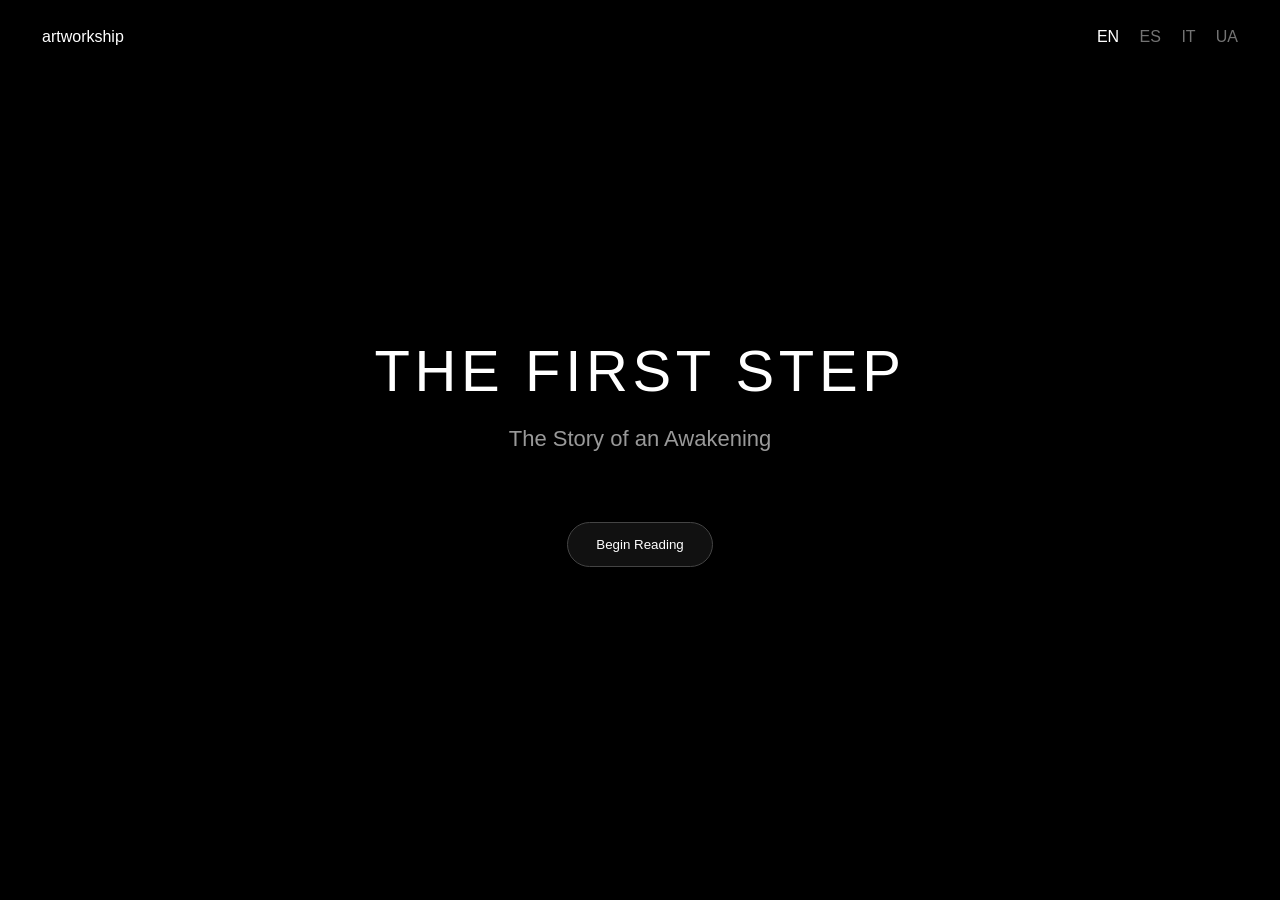
==== index.html @ d93d64f4 "Add files via upload" ====
<!doctype html>
<html lang="en">
<head>
<meta charset="utf-8">
<meta name="viewport" content="width=device-width,initial-scale=1">
<title>The First Step | artworkship</title>
<link rel="stylesheet" href="story.css">
</head>
<body>
<header>
<div class="brand">artworkship</div>
<nav><a class="active">EN</a> <a>ES</a> <a>IT</a> <a>UA</a></nav>
</header>

<main>
<section class="cover">
<h1>THE FIRST STEP</h1>
<p>The Story of an Awakening</p>
<button onclick="startBook()">Begin Reading</button>
</section>

<section id="book" class="hidden">
<article class="page">
<h2>Chapter 1</h2>
<p>Replace this text with your English Chapter 1.</p>
</article>
<div class="pager">
<button>← Previous</button>
<button>Next →</button>
</div>
</section>
</main>

<script>
function startBook(){
document.querySelector('.cover').style.display='none';
document.getElementById('book').classList.remove('hidden');
window.scrollTo({top:0,behavior:'smooth'});
}
</script>
</body>
</html>
---- story.css ----
body{margin:0;background:#000;color:#fff;font-family:-apple-system,BlinkMacSystemFont,'SF Pro Display',Inter,sans-serif}
header{display:flex;justify-content:space-between;align-items:center;padding:28px 42px}
nav a{color:#fff;opacity:.45;margin-left:16px;text-decoration:none}
nav a.active{opacity:1}
main{max-width:860px;margin:auto;padding:40px}
.cover{min-height:75vh;display:flex;flex-direction:column;justify-content:center;align-items:center}
h1{font-weight:300;font-size:58px;letter-spacing:.08em;margin:0}
.cover p{opacity:.6;font-size:22px}
button{margin-top:48px;padding:14px 28px;border:1px solid #444;background:#111;color:#fff;border-radius:999px}
.hidden{display:none}
.page{font-size:22px;line-height:1.9}
.pager{display:flex;justify-content:space-between;margin:80px 0}
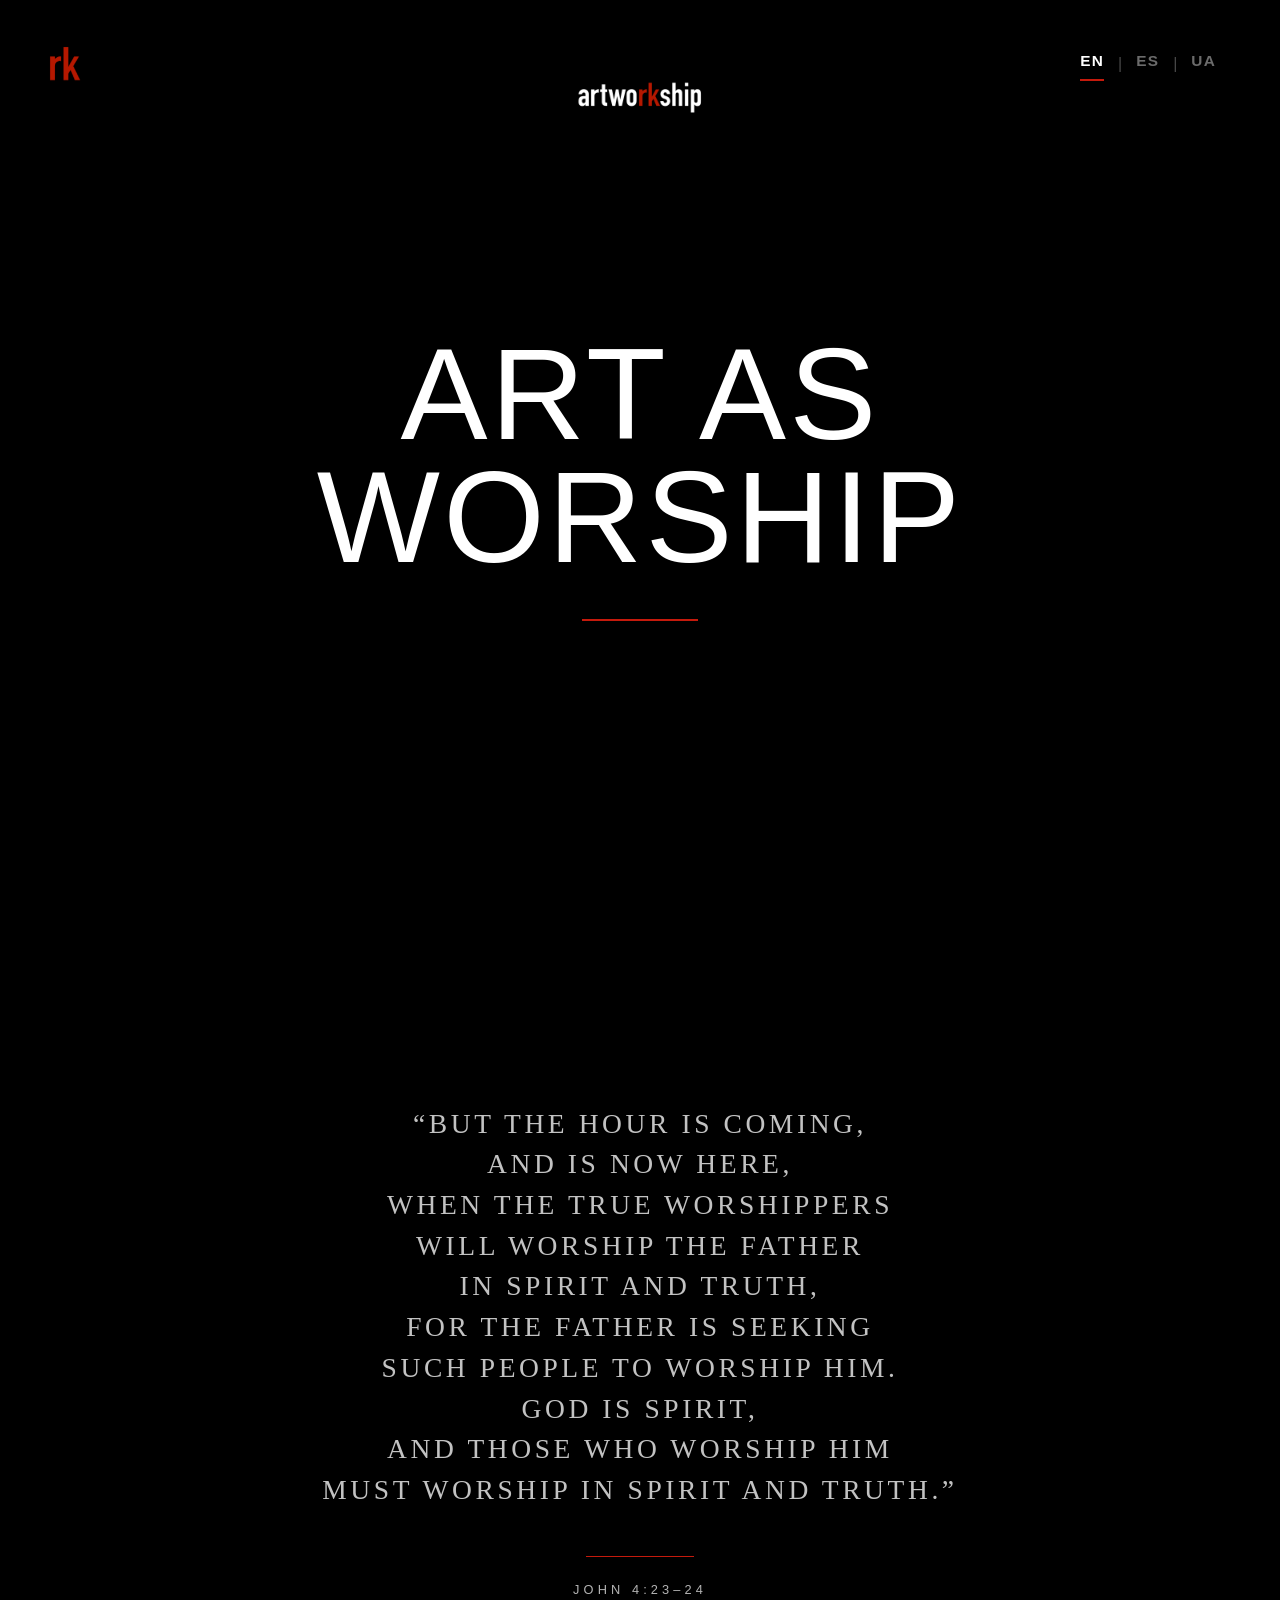
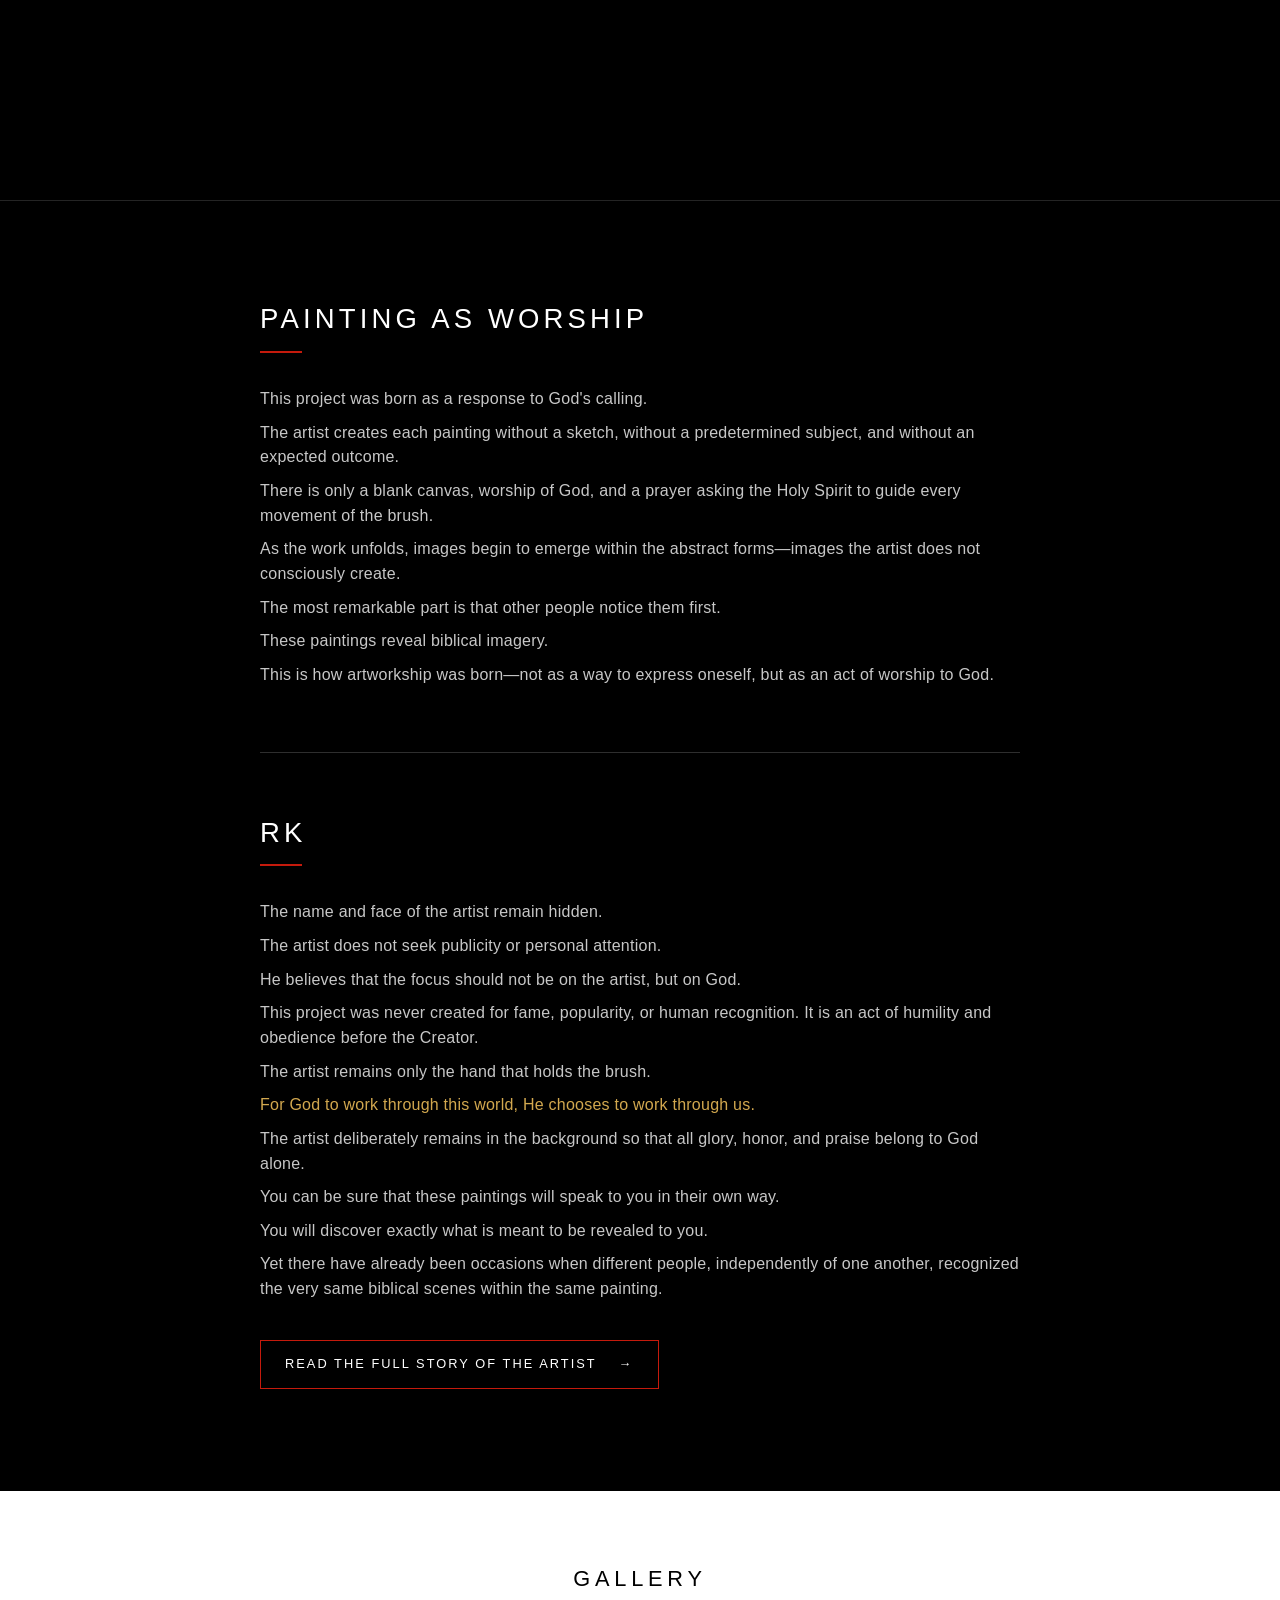
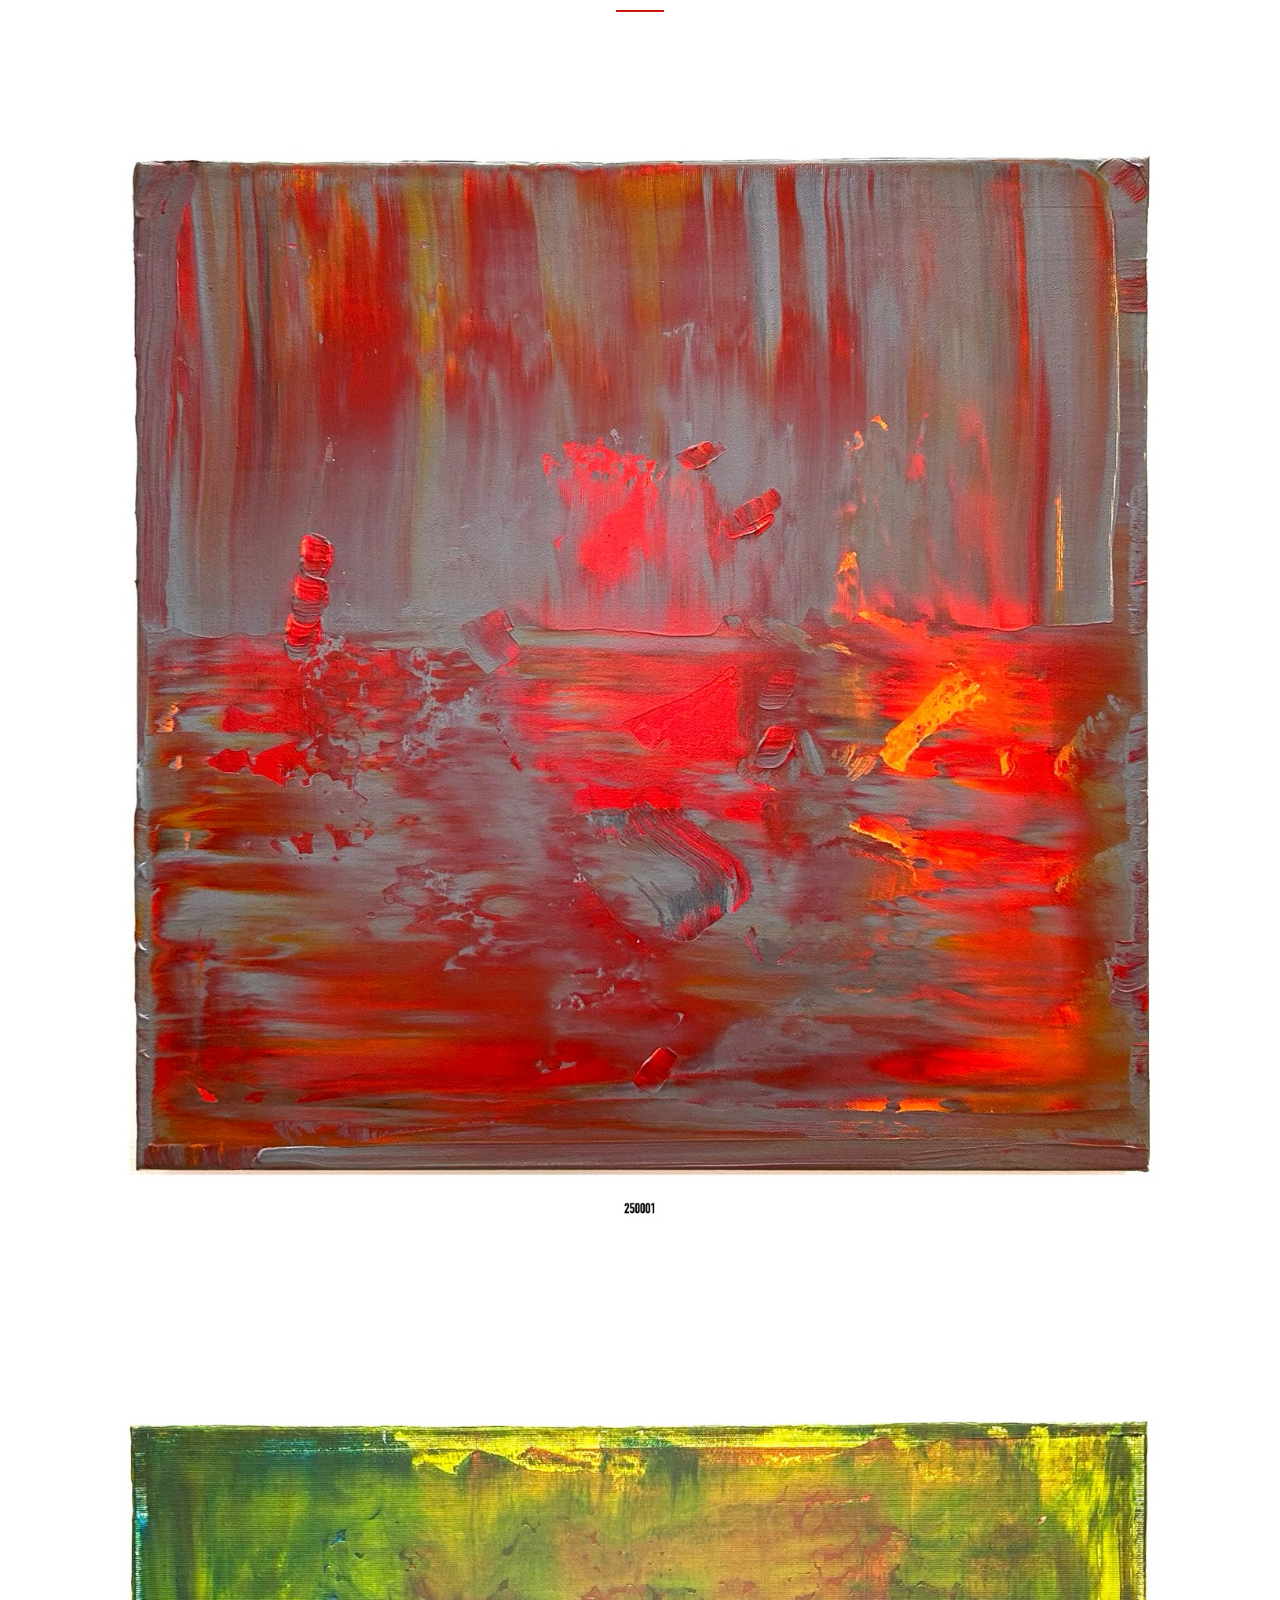
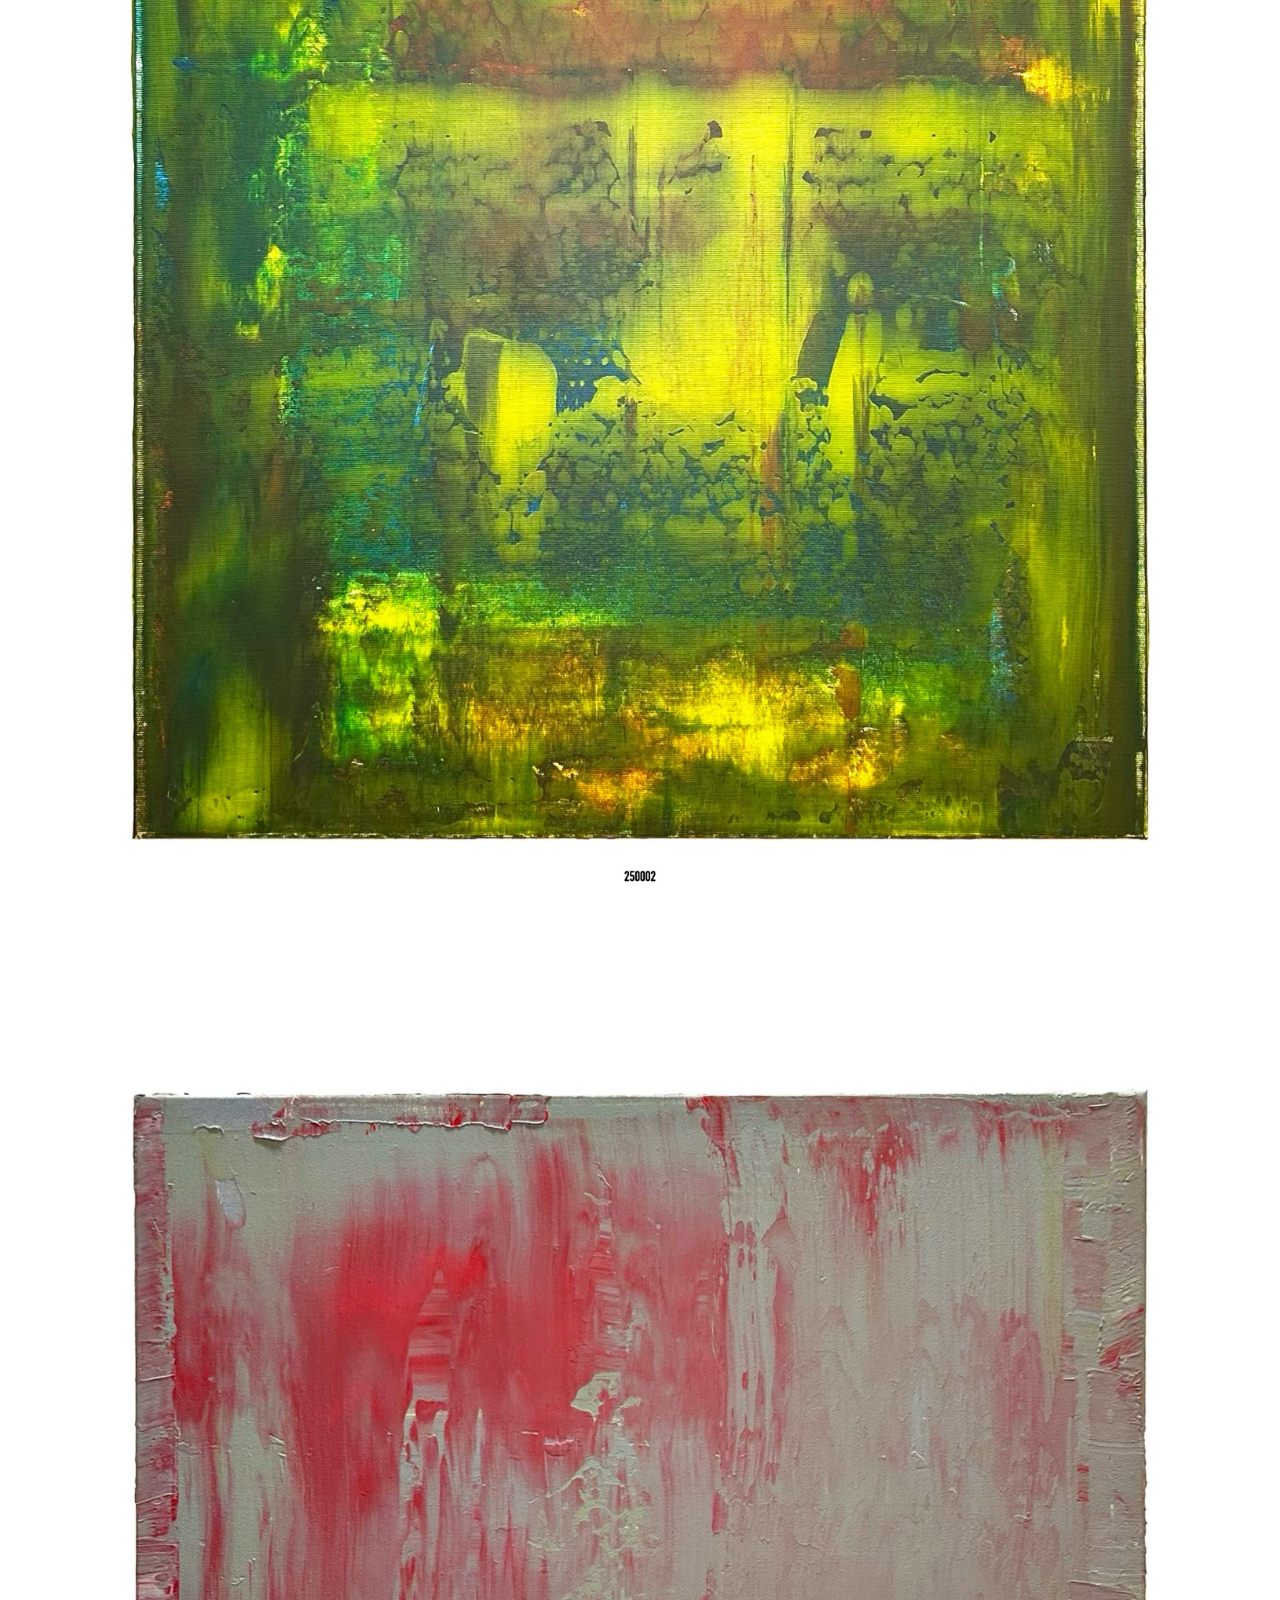
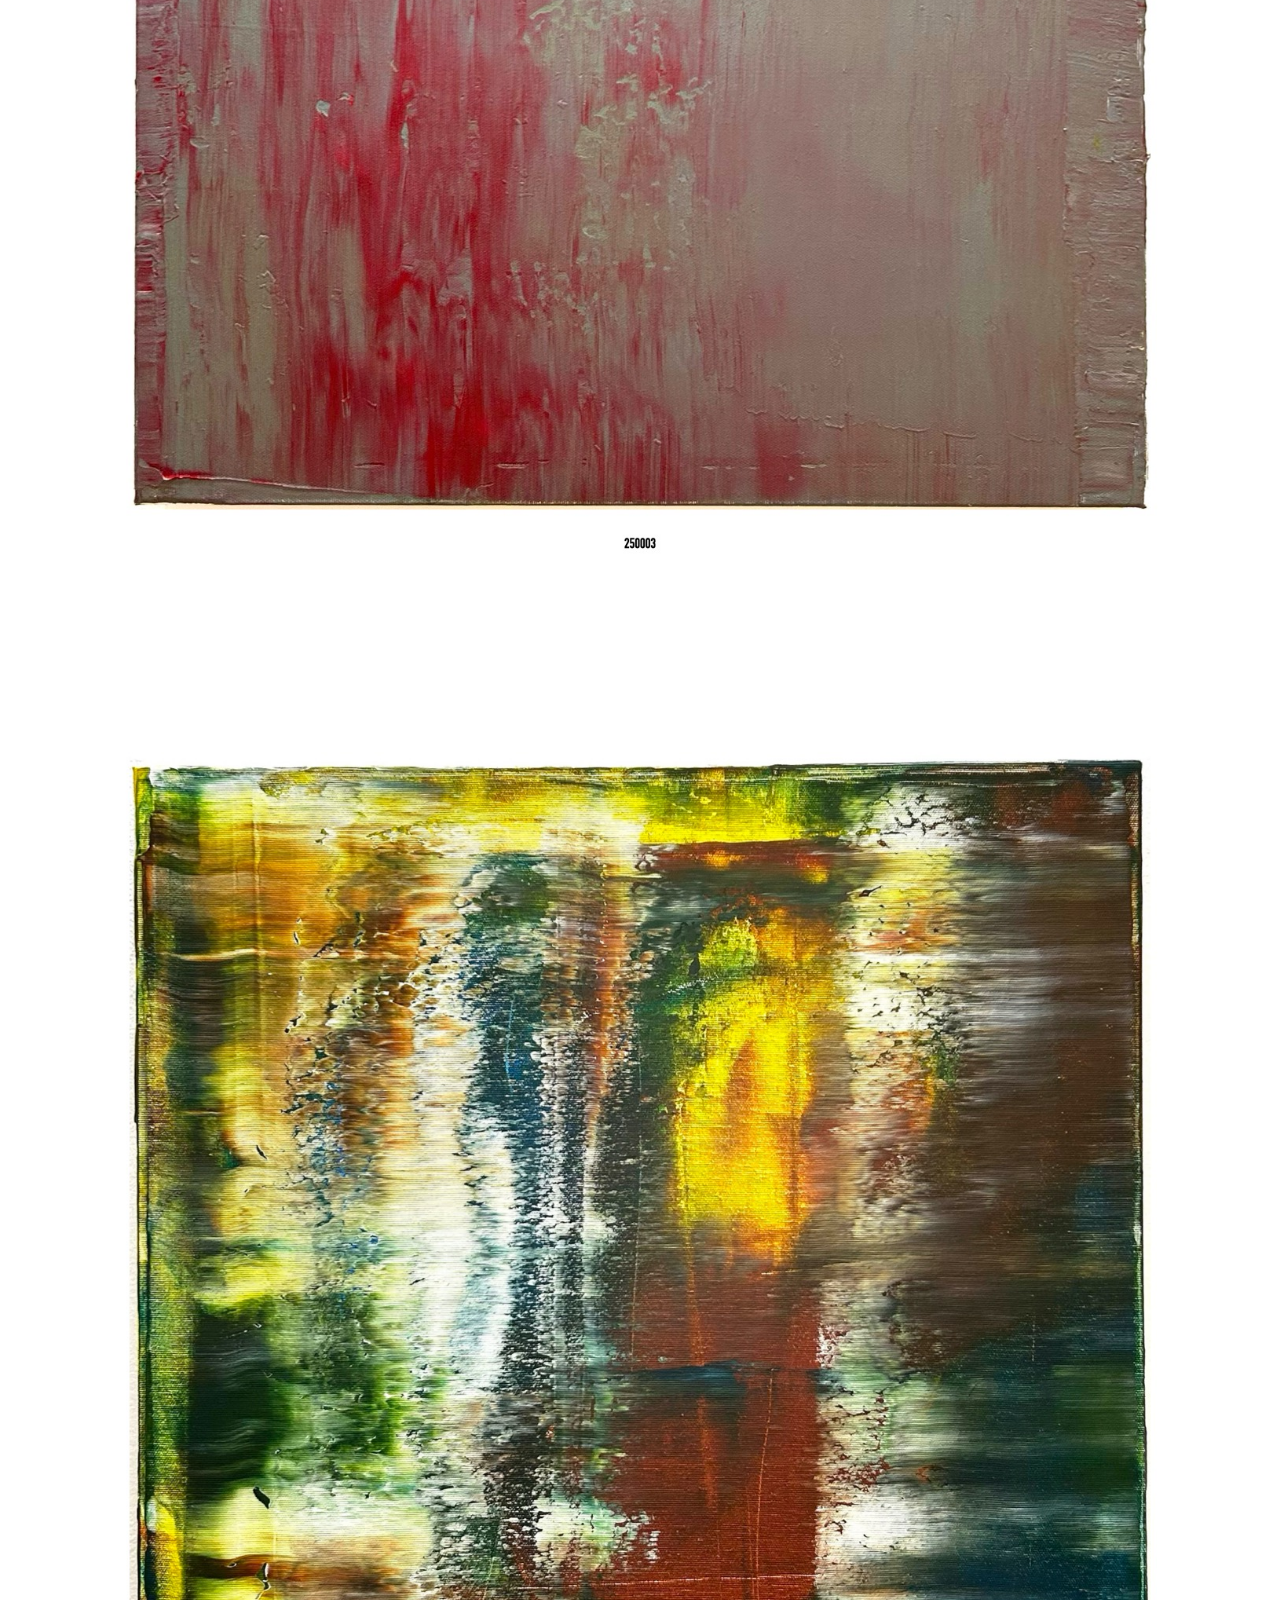
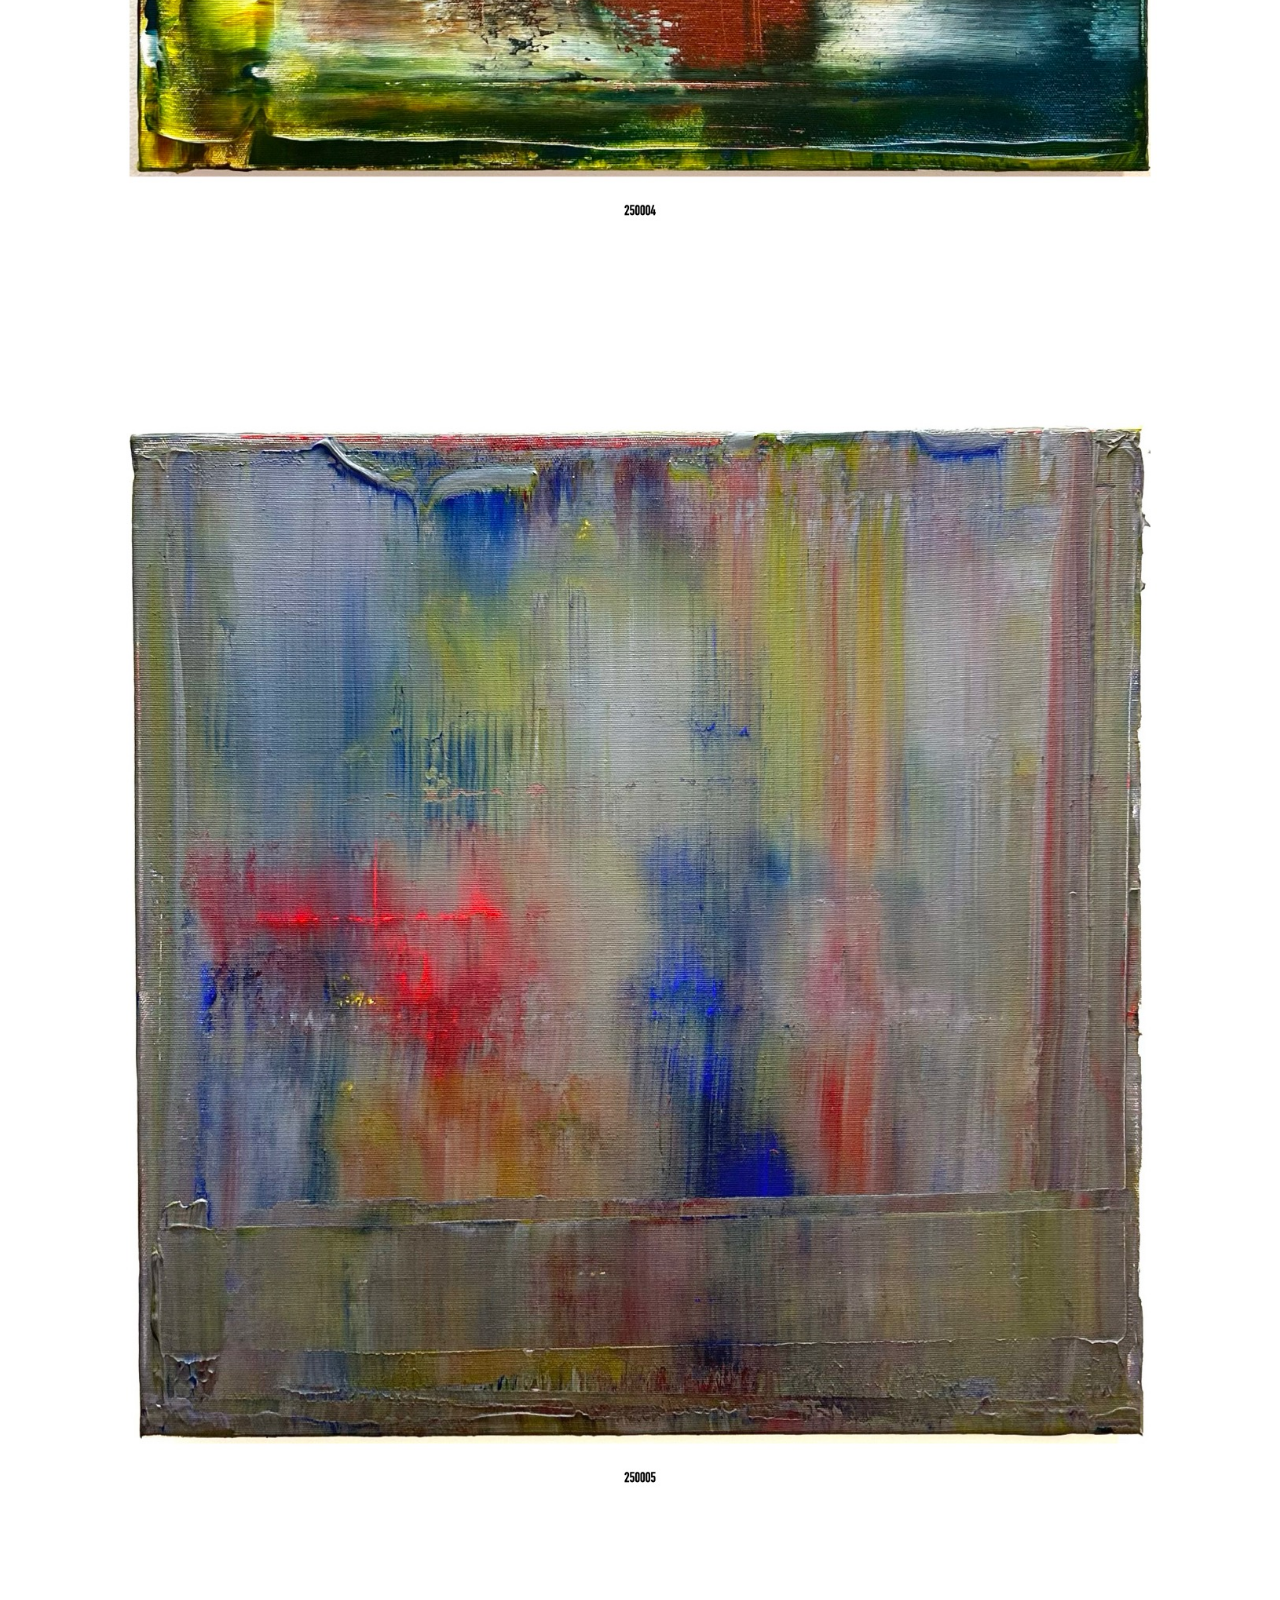
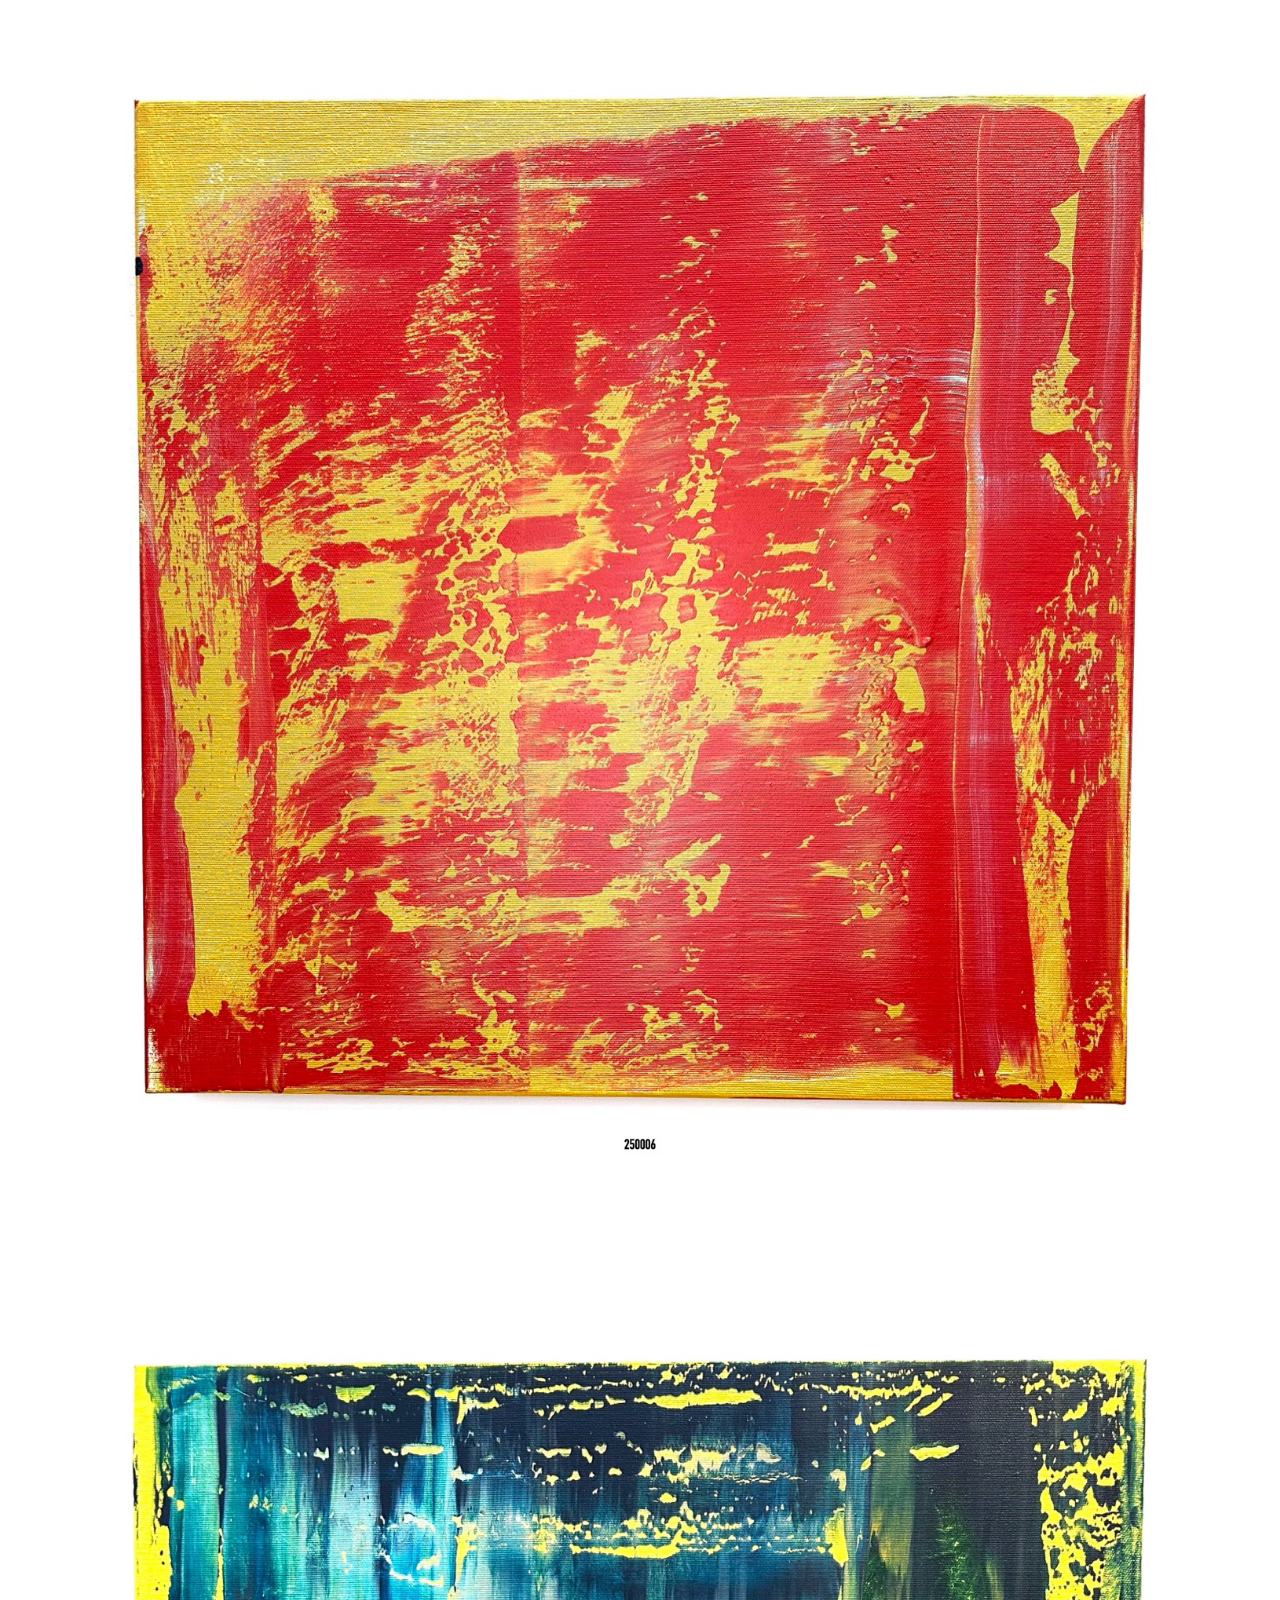
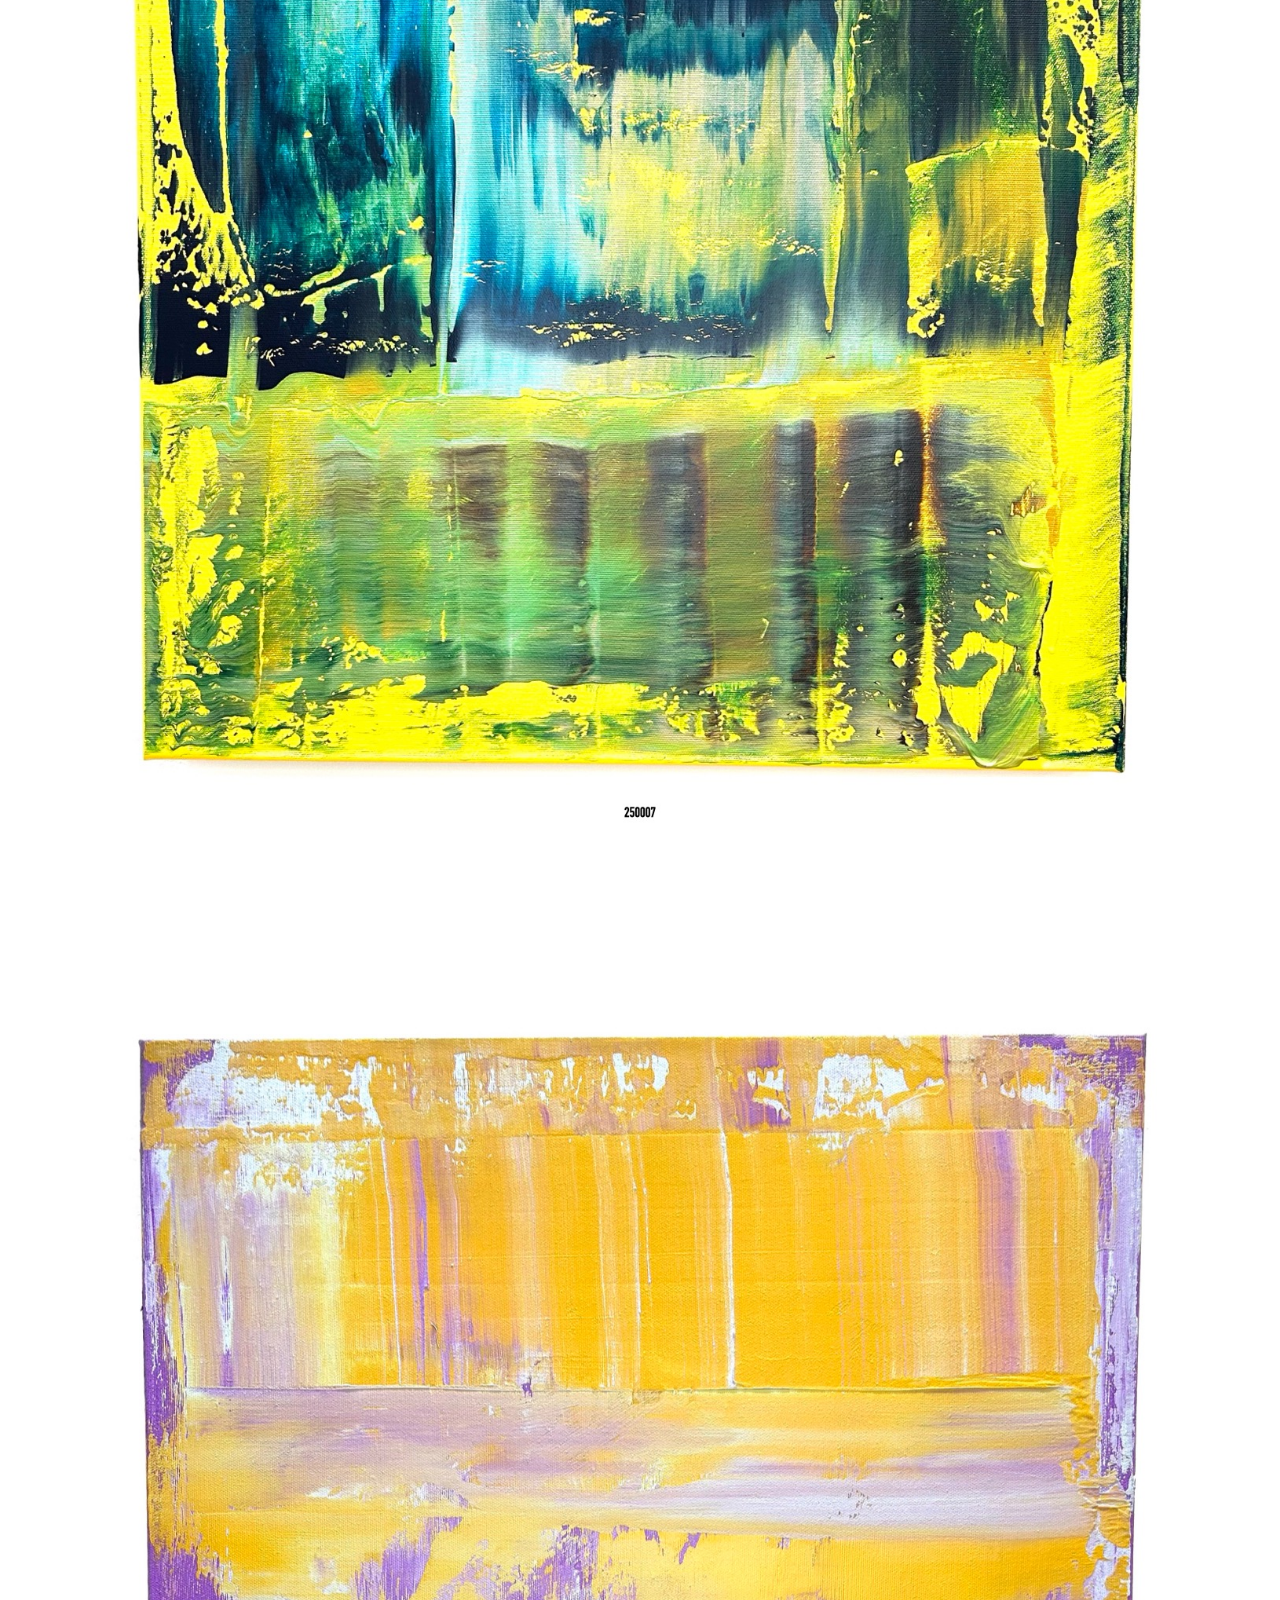
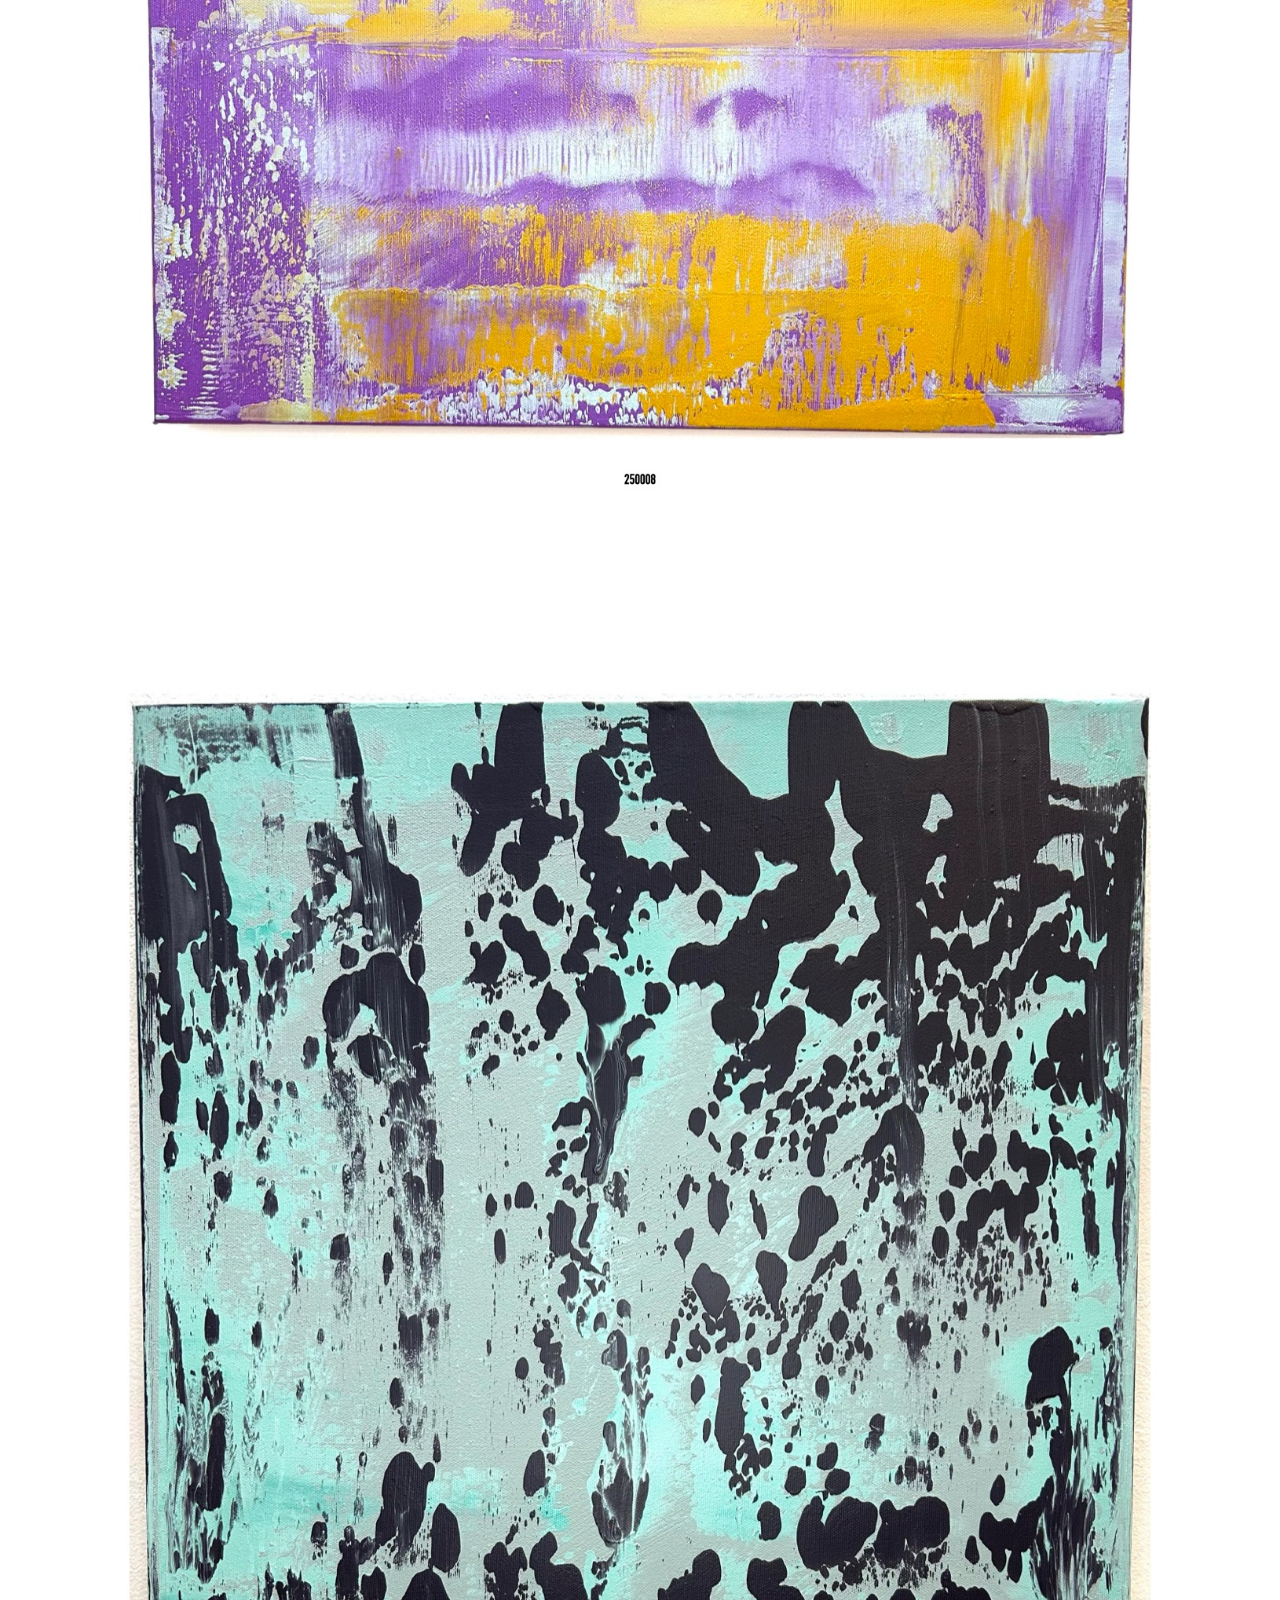
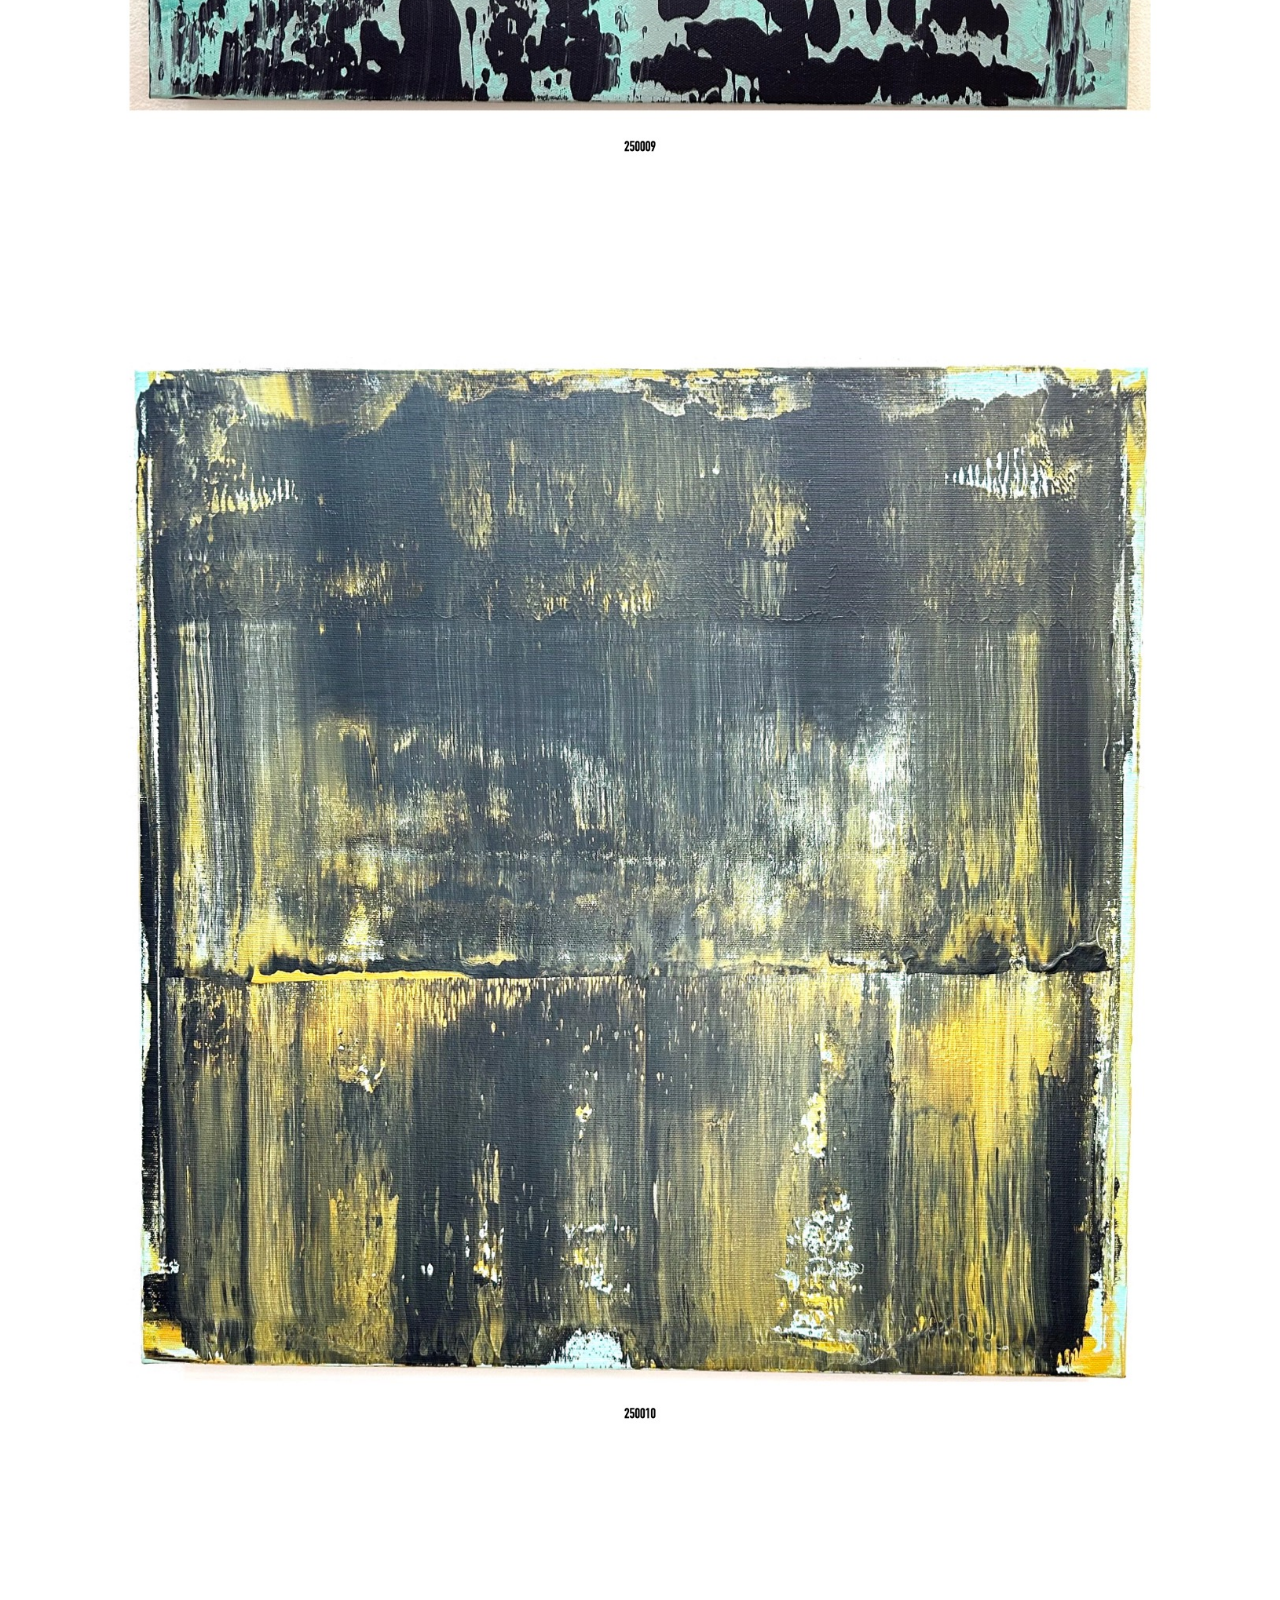
==== commit 6b58134a: "Add files via upload" ====
--- a/index.html
+++ b/index.html
@@ -1,42 +1,273 @@
 <!doctype html>
 <html lang="en">
 <head>
-<meta charset="utf-8">
-<meta name="viewport" content="width=device-width,initial-scale=1">
-<title>The First Step | artworkship</title>
-<link rel="stylesheet" href="story.css">
+  <meta charset="utf-8">
+  <meta name="viewport" content="width=device-width, initial-scale=1, viewport-fit=cover">
+  <meta name="theme-color" content="#000000">
+  <meta name="description" content="rk — art as worship. A collection of works numbered 250001–250029.">
+
+  <meta property="og:title" content="rk — Art as Worship">
+  <meta property="og:description" content="A collection of works by rk.">
+  <meta property="og:type" content="website">
+  <meta property="og:url" content="https://artworkship.com/">
+  <meta property="og:image" content="https://artworkship.com/assets/artworks/rk-250001.jpeg">
+  <meta property="og:image:alt" content="Artwork 250001 by rk">
+  <meta name="twitter:card" content="summary_large_image">
+  <meta name="twitter:title" content="rk — Art as Worship">
+  <meta name="twitter:description" content="A collection of works by rk.">
+  <meta name="twitter:image" content="https://artworkship.com/assets/artworks/rk-250001.jpeg">
+
+  <title>rk — Art as Worship</title>
+  <link rel="icon" type="image/png" href="assets/brand/rk-logo.png">
+  <link rel="apple-touch-icon" href="assets/brand/rk-logo.png">
+  <link rel="stylesheet" href="styles.css">
 </head>
 <body>
-<header>
-<div class="brand">artworkship</div>
-<nav><a class="active">EN</a> <a>ES</a> <a>IT</a> <a>UA</a></nav>
-</header>
-
-<main>
-<section class="cover">
-<h1>THE FIRST STEP</h1>
-<p>The Story of an Awakening</p>
-<button onclick="startBook()">Begin Reading</button>
-</section>
-
-<section id="book" class="hidden">
-<article class="page">
-<h2>Chapter 1</h2>
-<p>Replace this text with your English Chapter 1.</p>
-</article>
-<div class="pager">
-<button>← Previous</button>
-<button>Next →</button>
-</div>
-</section>
-</main>
-
-<script>
-function startBook(){
-document.querySelector('.cover').style.display='none';
-document.getElementById('book').classList.remove('hidden');
-window.scrollTo({top:0,behavior:'smooth'});
-}
-</script>
+  <header id="top" class="intro" aria-label="artworkship">
+    <a class="rk-home" href="#top" aria-label="Back to the top">
+      <img class="rk-logo" src="assets/brand/rk-logo-header.png" alt="rk">
+    </a>
+    <img class="hero-logo" src="assets/brand/artworkship-logo.png" alt="artworkship">
+
+    <nav class="language-switcher" aria-label="Language selector">
+      <button type="button" data-language="en" class="language-option is-active">EN</button>
+      <span aria-hidden="true">|</span>
+      <button type="button" data-language="es" class="language-option">ES</button>
+      <span aria-hidden="true">|</span>
+      <button type="button" data-language="uk" class="language-option">UA</button>
+    </nav>
+
+    <div class="hero-message">
+      <h1 class="tagline" data-tagline aria-live="polite">
+        <span>ART AS</span>
+        <span>WORSHIP</span>
+      </h1>
+      <span class="hero-accent" aria-hidden="true"></span>
+    </div>
+  </header>
+
+  <section class="scripture" aria-labelledby="scripture-reference">
+    <blockquote class="scripture-quote" data-scripture-quote>
+      <span>“BUT THE HOUR IS COMING,</span>
+      <span>AND IS NOW HERE,</span>
+      <span>WHEN THE TRUE WORSHIPPERS</span>
+      <span>WILL WORSHIP THE FATHER</span>
+      <span>IN SPIRIT AND TRUTH,</span>
+      <span>FOR THE FATHER IS SEEKING</span>
+      <span>SUCH PEOPLE TO WORSHIP HIM.</span>
+      <span>GOD IS SPIRIT,</span>
+      <span>AND THOSE WHO WORSHIP HIM</span>
+      <span>MUST WORSHIP IN SPIRIT AND TRUTH.”</span>
+    </blockquote>
+    <span class="scripture-accent" aria-hidden="true"></span>
+    <p class="scripture-reference" id="scripture-reference" data-scripture-reference>JOHN 4:23–24</p>
+  </section>
+
+  <section class="project-story" aria-labelledby="project-story-title">
+    <div class="project-story-inner">
+      <article class="story-block">
+        <h2 class="story-title" id="project-story-title" data-project-title>PAINTING AS WORSHIP</h2>
+        <div class="story-accent" aria-hidden="true"></div>
+        <div class="story-copy" data-project-copy>
+          <p>This project was born as a response to God's calling.</p>
+          <p>The artist creates each painting without a sketch, without a predetermined subject, and without an expected outcome.</p>
+          <p>There is only a blank canvas, worship of God, and a prayer asking the Holy Spirit to guide every movement of the brush.</p>
+          <p>As the work unfolds, images begin to emerge within the abstract forms—images the artist does not consciously create.</p>
+          <p>The most remarkable part is that other people notice them first.</p>
+          <p>These paintings reveal biblical imagery.</p>
+          <p>This is how artworkship was born—not as a way to express oneself, but as an act of worship to God.</p>
+        </div>
+      </article>
+
+      <div class="story-divider" aria-hidden="true"></div>
+
+      <article class="story-block">
+        <h2 class="story-title" data-author-title>RK</h2>
+        <div class="story-accent" aria-hidden="true"></div>
+        <div class="story-copy" data-author-copy>
+          <p>The name and face of the artist remain hidden.</p>
+          <p>The artist does not seek publicity or personal attention.</p>
+          <p>He believes that the focus should not be on the artist, but on God.</p>
+          <p>This project was never created for fame, popularity, or human recognition. It is an act of humility and obedience before the Creator.</p>
+          <p>The artist remains only the hand that holds the brush.</p>
+          <p class="story-highlight">For God to work through this world, He chooses to work through us.</p>
+          <p>The artist deliberately remains in the background so that all glory, honor, and praise belong to God alone.</p>
+          <p>You can be sure that these paintings will speak to you in their own way.</p>
+          <p>You will discover exactly what is meant to be revealed to you.</p>
+          <p>Yet there have already been occasions when different people, independently of one another, recognized the very same biblical scenes within the same painting.</p>
+        </div>
+        <a class="story-button" href="#" data-story-button aria-disabled="true">READ THE FULL STORY OF THE ARTIST <span aria-hidden="true">→</span></a>
+      </article>
+    </div>
+  </section>
+
+  <main class="gallery" aria-label="Works">
+    <h2 class="gallery-title" data-gallery-title>GALLERY</h2>
+    <figure class="work" data-number="250001">
+      <button class="work-button" type="button" aria-label="Open artwork 250001">
+        <img src="assets/artworks/rk-250001.jpeg" alt="Artwork 250001" loading="eager" decoding="async">
+      </button>
+    </figure>
+    <figure class="work" data-number="250002">
+      <button class="work-button" type="button" aria-label="Open artwork 250002">
+        <img src="assets/artworks/rk-250002.jpeg" alt="Artwork 250002" loading="lazy" decoding="async">
+      </button>
+    </figure>
+    <figure class="work" data-number="250003">
+      <button class="work-button" type="button" aria-label="Open artwork 250003">
+        <img src="assets/artworks/rk-250003.jpeg" alt="Artwork 250003" loading="lazy" decoding="async">
+      </button>
+    </figure>
+    <figure class="work" data-number="250004">
+      <button class="work-button" type="button" aria-label="Open artwork 250004">
+        <img src="assets/artworks/rk-250004.jpeg" alt="Artwork 250004" loading="lazy" decoding="async">
+      </button>
+    </figure>
+    <figure class="work" data-number="250005">
+      <button class="work-button" type="button" aria-label="Open artwork 250005">
+        <img src="assets/artworks/rk-250005.jpeg" alt="Artwork 250005" loading="lazy" decoding="async">
+      </button>
+    </figure>
+    <figure class="work" data-number="250006">
+      <button class="work-button" type="button" aria-label="Open artwork 250006">
+        <img src="assets/artworks/rk-250006.jpeg" alt="Artwork 250006" loading="lazy" decoding="async">
+      </button>
+    </figure>
+    <figure class="work" data-number="250007">
+      <button class="work-button" type="button" aria-label="Open artwork 250007">
+        <img src="assets/artworks/rk-250007.jpeg" alt="Artwork 250007" loading="lazy" decoding="async">
+      </button>
+    </figure>
+    <figure class="work" data-number="250008">
+      <button class="work-button" type="button" aria-label="Open artwork 250008">
+        <img src="assets/artworks/rk-250008.jpeg" alt="Artwork 250008" loading="lazy" decoding="async">
+      </button>
+    </figure>
+    <figure class="work" data-number="250009">
+      <button class="work-button" type="button" aria-label="Open artwork 250009">
+        <img src="assets/artworks/rk-250009.jpeg" alt="Artwork 250009" loading="lazy" decoding="async">
+      </button>
+    </figure>
+    <figure class="work" data-number="250010">
+      <button class="work-button" type="button" aria-label="Open artwork 250010">
+        <img src="assets/artworks/rk-250010.jpeg" alt="Artwork 250010" loading="lazy" decoding="async">
+      </button>
+    </figure>
+    <figure class="work" data-number="250011">
+      <button class="work-button" type="button" aria-label="Open artwork 250011">
+        <img src="assets/artworks/rk-250011.jpeg" alt="Artwork 250011" loading="lazy" decoding="async">
+      </button>
+    </figure>
+    <figure class="work" data-number="250012">
+      <button class="work-button" type="button" aria-label="Open artwork 250012">
+        <img src="assets/artworks/rk-250012.jpeg" alt="Artwork 250012" loading="lazy" decoding="async">
+      </button>
+    </figure>
+    <figure class="work" data-number="250013">
+      <button class="work-button" type="button" aria-label="Open artwork 250013">
+        <img src="assets/artworks/rk-250013.jpeg" alt="Artwork 250013" loading="lazy" decoding="async">
+      </button>
+    </figure>
+    <figure class="work" data-number="250014">
+      <button class="work-button" type="button" aria-label="Open artwork 250014">
+        <img src="assets/artworks/rk-250014.jpeg" alt="Artwork 250014" loading="lazy" decoding="async">
+      </button>
+    </figure>
+    <figure class="work" data-number="250015">
+      <button class="work-button" type="button" aria-label="Open artwork 250015">
+        <img src="assets/artworks/rk-250015.jpeg" alt="Artwork 250015" loading="lazy" decoding="async">
+      </button>
+    </figure>
+    <figure class="work" data-number="250016">
+      <button class="work-button" type="button" aria-label="Open artwork 250016">
+        <img src="assets/artworks/rk-250016.jpeg" alt="Artwork 250016" loading="lazy" decoding="async">
+      </button>
+    </figure>
+    <figure class="work" data-number="250017">
+      <button class="work-button" type="button" aria-label="Open artwork 250017">
+        <img src="assets/artworks/rk-250017.jpeg" alt="Artwork 250017" loading="lazy" decoding="async">
+      </button>
+    </figure>
+    <figure class="work" data-number="250018">
+      <button class="work-button" type="button" aria-label="Open artwork 250018">
+        <img src="assets/artworks/rk-250018.jpeg" alt="Artwork 250018" loading="lazy" decoding="async">
+      </button>
+    </figure>
+    <figure class="work" data-number="250019">
+      <button class="work-button" type="button" aria-label="Open artwork 250019">
+        <img src="assets/artworks/rk-250019.jpeg" alt="Artwork 250019" loading="lazy" decoding="async">
+      </button>
+    </figure>
+    <figure class="work" data-number="250020">
+      <button class="work-button" type="button" aria-label="Open artwork 250020">
+        <img src="assets/artworks/rk-250020.jpeg" alt="Artwork 250020" loading="lazy" decoding="async">
+      </button>
+    </figure>
+    <figure class="work" data-number="250021">
+      <button class="work-button" type="button" aria-label="Open artwork 250021">
+        <img src="assets/artworks/rk-250021.jpeg" alt="Artwork 250021" loading="lazy" decoding="async">
+      </button>
+    </figure>
+    <figure class="work" data-number="250022">
+      <button class="work-button" type="button" aria-label="Open artwork 250022">
+        <img src="assets/artworks/rk-250022.jpeg" alt="Artwork 250022" loading="lazy" decoding="async">
+      </button>
+    </figure>
+    <figure class="work" data-number="250023">
+      <button class="work-button" type="button" aria-label="Open artwork 250023">
+        <img src="assets/artworks/rk-250023.jpeg" alt="Artwork 250023" loading="lazy" decoding="async">
+      </button>
+    </figure>
+    <figure class="work" data-number="250024">
+      <button class="work-button" type="button" aria-label="Open artwork 250024">
+        <img src="assets/artworks/rk-250024.jpeg" alt="Artwork 250024" loading="lazy" decoding="async">
+      </button>
+    </figure>
+    <figure class="work" data-number="250025">
+      <button class="work-button" type="button" aria-label="Open artwork 250025">
+        <img src="assets/artworks/rk-250025.jpeg" alt="Artwork 250025" loading="lazy" decoding="async">
+      </button>
+    </figure>
+    <figure class="work" data-number="250026">
+      <button class="work-button" type="button" aria-label="Open artwork 250026">
+        <img src="assets/artworks/rk-250026.jpeg" alt="Artwork 250026" loading="lazy" decoding="async">
+      </button>
+    </figure>
+    <figure class="work" data-number="250027">
+      <button class="work-button" type="button" aria-label="Open artwork 250027">
+        <img src="assets/artworks/rk-250027.jpeg" alt="Artwork 250027" loading="lazy" decoding="async">
+      </button>
+    </figure>
+    <figure class="work" data-number="250028">
+      <button class="work-button" type="button" aria-label="Open artwork 250028">
+        <img src="assets/artworks/rk-250028.jpeg" alt="Artwork 250028" loading="lazy" decoding="async">
+      </button>
+    </figure>
+    <figure class="work" data-number="250029">
+      <button class="work-button" type="button" aria-label="Open artwork 250029">
+        <img src="assets/artworks/rk-250029.jpeg" alt="Artwork 250029" loading="lazy" decoding="async">
+      </button>
+    </figure>
+  </main>
+
+  <footer class="footer" aria-label="rk">
+    <img src="assets/brand/rk-logo.png" alt="rk">
+    <p class="footer-contact">
+      <span data-footer-copy></span>
+      <a href="mailto:rtwrkshp@gmail.com">rtwrkshp@gmail.com</a>
+    </p>
+  </footer>
+
+  <dialog class="viewer" aria-label="Artwork viewer">
+    <button class="viewer-close" type="button" aria-label="Close">×</button>
+    <button class="viewer-prev" type="button" aria-label="Previous artwork">‹</button>
+    <figure>
+      <img class="viewer-image" alt="">
+      <figcaption class="viewer-number"></figcaption>
+    </figure>
+    <button class="viewer-next" type="button" aria-label="Next artwork">›</button>
+  </dialog>
+
+  <script src="script.js"></script>
 </body>
-</html>+</html>
--- a/styles.css
+++ b/styles.css
@@ -0,0 +1,602 @@
+:root {
+  --black: #000;
+  --white: #fff;
+}
+
+* {
+  box-sizing: border-box;
+}
+
+html {
+  background: var(--white);
+  scroll-behavior: smooth;
+}
+
+body {
+  margin: 0;
+  background: var(--white);
+  color: var(--black);
+  font-family: Arial, Helvetica, sans-serif;
+}
+
+button {
+  font: inherit;
+}
+
+.intro {
+  position: relative;
+  min-height: 100svh;
+  display: grid;
+  place-items: center;
+  overflow: hidden;
+  padding: 0 clamp(20px, 5vw, 82px);
+  background: var(--black);
+}
+
+.hero-logo {
+  position: absolute;
+  top: clamp(28px, 5vh, 58px);
+  left: 50%;
+  transform: translateX(-50%);
+  display: block;
+  width: clamp(150px, 15vw, 245px);
+  height: auto;
+}
+
+.language-switcher {
+  position: absolute;
+  top: clamp(32px, 5.2vh, 62px);
+  right: clamp(22px, 5vw, 78px);
+  display: flex;
+  align-items: center;
+  gap: 14px;
+  color: rgba(255, 255, 255, 0.28);
+}
+
+.language-option {
+  position: relative;
+  border: 0;
+  padding: 5px 0 11px;
+  background: transparent;
+  color: rgba(255, 255, 255, 0.42);
+  cursor: pointer;
+  font-size: clamp(12px, 1.2vw, 17px);
+  font-weight: 600;
+  letter-spacing: 0.08em;
+}
+
+.language-option::after {
+  content: "";
+  position: absolute;
+  left: 0;
+  right: 0;
+  bottom: 0;
+  height: 2px;
+  background: #c51a0c;
+  transform: scaleX(0);
+  transition: transform 180ms ease;
+}
+
+.language-option:hover,
+.language-option:focus-visible,
+.language-option.is-active {
+  color: var(--white);
+  outline: none;
+}
+
+.language-option.is-active::after {
+  transform: scaleX(1);
+}
+
+.hero-message {
+  width: min(92vw, 1120px);
+  display: grid;
+  justify-items: center;
+  gap: clamp(26px, 4.5vh, 50px);
+  transform: translateY(3vh);
+}
+
+.tagline {
+  margin: 0;
+  color: var(--white);
+  text-align: center;
+  text-transform: uppercase;
+  font-size: clamp(56px, 10.2vw, 166px);
+  font-weight: 500;
+  line-height: 0.94;
+  letter-spacing: 0.025em;
+}
+
+.tagline span {
+  display: block;
+}
+
+
+html[lang="es"] .tagline {
+  font-size: clamp(44px, 7.6vw, 122px);
+  line-height: 0.98;
+  letter-spacing: 0.018em;
+}
+
+html[lang="uk"] .tagline {
+  font-size: clamp(40px, 6.9vw, 108px);
+  line-height: 1;
+  letter-spacing: 0.012em;
+}
+
+.hero-accent {
+  width: clamp(72px, 9vw, 138px);
+  height: 2px;
+  background: #c51a0c;
+}
+
+/* Scripture section: isolated styles so the existing hero and gallery remain unchanged. */
+.scripture {
+  min-height: 100svh;
+  padding: clamp(72px, 10vh, 132px) clamp(20px, 5vw, 80px);
+  display: flex;
+  flex-direction: column;
+  align-items: center;
+  justify-content: center;
+  background: var(--black);
+  color: rgba(255, 255, 255, 0.76);
+  text-align: center;
+}
+
+.scripture-quote {
+  width: min(100%, 900px);
+  margin: 0;
+  font-family: Georgia, "Times New Roman", Times, serif;
+  font-size: clamp(19px, 2.15vw, 34px);
+  font-weight: 400;
+  line-height: 1.48;
+  letter-spacing: 0.13em;
+  text-transform: uppercase;
+}
+
+.scripture-quote span {
+  display: block;
+}
+
+.scripture-accent {
+  width: clamp(72px, 9vw, 108px);
+  height: 1px;
+  margin-top: clamp(32px, 5vh, 54px);
+  background: #c51a0c;
+}
+
+.scripture-reference {
+  margin: clamp(22px, 3vh, 34px) 0 0;
+  color: rgba(255, 255, 255, 0.7);
+  font-size: clamp(11px, 1vw, 15px);
+  font-weight: 400;
+  line-height: 1;
+  letter-spacing: 0.32em;
+  text-transform: uppercase;
+}
+
+.gallery-title {
+  position: relative;
+  margin: 0 0 clamp(38px, 5vw, 68px);
+  padding-bottom: 22px;
+  color: var(--black);
+  text-align: center;
+  font-size: clamp(17px, 1.7vw, 25px);
+  font-weight: 400;
+  line-height: 1;
+  letter-spacing: 0.22em;
+  text-transform: uppercase;
+}
+
+.gallery-title::after {
+  content: "";
+  position: absolute;
+  left: 50%;
+  bottom: 0;
+  width: 48px;
+  height: 2px;
+  background: #c51a0c;
+  transform: translateX(-50%);
+}
+
+.gallery {
+  width: min(100%, 1500px);
+  margin: 0 auto;
+  padding: clamp(42px, 6vw, 90px) clamp(14px, 4vw, 58px);
+}
+
+.work {
+  margin: 0 0 clamp(48px, 7vw, 100px);
+}
+
+.work:last-child {
+  margin-bottom: 0;
+}
+
+.work-button {
+  display: block;
+  width: 100%;
+  margin: 0;
+  padding: 0;
+  border: 0;
+  background: transparent;
+  cursor: zoom-in;
+}
+
+.work img {
+  display: block;
+  width: 100%;
+  height: auto;
+}
+
+.footer {
+  min-height: 42svh;
+  display: flex;
+  flex-direction: column;
+  align-items: center;
+  justify-content: center;
+  gap: clamp(10px, 1.8vh, 20px);
+  overflow: hidden;
+  padding: clamp(28px, 5vh, 56px) 20px;
+  background: var(--black);
+}
+
+.footer img {
+  width: min(58vw, 740px);
+  max-height: 31svh;
+  object-fit: cover;
+  object-position: center;
+}
+
+.footer-contact {
+  margin: 0;
+  color: rgba(255, 255, 255, 0.72);
+  text-align: center;
+  font-size: clamp(13px, 1.15vw, 17px);
+  line-height: 1.6;
+  letter-spacing: 0.01em;
+}
+
+.footer-contact a {
+  color: var(--white);
+  text-decoration: none;
+  white-space: nowrap;
+}
+
+.footer-contact a:hover,
+.footer-contact a:focus-visible {
+  color: #c51a0c;
+  outline: none;
+}
+
+.viewer {
+  width: 100vw;
+  max-width: none;
+  height: 100dvh;
+  max-height: none;
+  margin: 0;
+  border: 0;
+  padding: 0;
+  overflow: hidden;
+  background: rgba(0, 0, 0, 0.985);
+  color: var(--white);
+}
+
+.viewer::backdrop {
+  background: rgba(0, 0, 0, 0.985);
+}
+
+.viewer[open] {
+  display: grid;
+  place-items: center;
+}
+
+.viewer figure {
+  width: 100%;
+  height: 100%;
+  margin: 0;
+  padding: 34px clamp(28px, 6vw, 96px) 18px;
+  display: grid;
+  grid-template-rows: minmax(0, 1fr) auto;
+  place-items: center;
+}
+
+.viewer-image {
+  max-width: 100%;
+  max-height: calc(100dvh - 72px);
+  object-fit: contain;
+  user-select: none;
+}
+
+.viewer-number {
+  min-height: 16px;
+  margin-top: 8px;
+  color: rgba(255, 255, 255, 0.48);
+  font-size: 11px;
+  letter-spacing: 0.1em;
+}
+
+.viewer-close,
+.viewer-prev,
+.viewer-next {
+  position: fixed;
+  z-index: 2;
+  border: 0;
+  background: transparent;
+  color: rgba(255, 255, 255, 0.55);
+  cursor: pointer;
+  -webkit-tap-highlight-color: transparent;
+}
+
+.viewer-close {
+  top: max(6px, env(safe-area-inset-top));
+  right: max(8px, env(safe-area-inset-right));
+  padding: 8px 14px;
+  font-size: 34px;
+  line-height: 1;
+}
+
+.viewer-prev,
+.viewer-next {
+  top: 50%;
+  transform: translateY(-50%);
+  padding: 24px 12px;
+  font-size: 42px;
+  line-height: 1;
+}
+
+.viewer-prev {
+  left: max(0px, env(safe-area-inset-left));
+}
+
+.viewer-next {
+  right: max(0px, env(safe-area-inset-right));
+}
+
+.viewer-close:hover,
+.viewer-prev:hover,
+.viewer-next:hover,
+.viewer-close:focus-visible,
+.viewer-prev:focus-visible,
+.viewer-next:focus-visible {
+  color: var(--white);
+  outline: none;
+}
+
+@media (max-width: 700px) {
+  .intro {
+    min-height: 100svh;
+    padding: 0 16px;
+  }
+
+  .hero-logo {
+    top: max(22px, env(safe-area-inset-top));
+    width: clamp(132px, 42vw, 182px);
+  }
+
+  .language-switcher {
+    top: max(74px, calc(env(safe-area-inset-top) + 58px));
+    right: 50%;
+    transform: translateX(50%);
+    gap: 12px;
+  }
+
+  .language-option {
+    font-size: 12px;
+  }
+
+  .hero-message {
+    width: 96vw;
+    transform: translateY(4vh);
+    gap: 28px;
+  }
+
+  .tagline {
+    max-width: 94vw;
+    font-size: clamp(46px, 16vw, 78px);
+    line-height: 0.98;
+    letter-spacing: 0.01em;
+  }
+
+
+  html[lang="es"] .tagline {
+    font-size: clamp(34px, 11.5vw, 58px);
+    line-height: 1.02;
+  }
+
+  html[lang="uk"] .tagline {
+    font-size: clamp(31px, 10.2vw, 52px);
+    line-height: 1.04;
+  }
+
+  .gallery {
+    width: 100%;
+    padding: 34px 0;
+  }
+
+  .work {
+    margin-bottom: 42px;
+  }
+
+  .footer {
+    min-height: 34svh;
+    padding: 28px 18px 34px;
+  }
+
+  .footer img {
+    width: 68vw;
+    max-height: 25svh;
+  }
+
+  .footer-contact {
+    max-width: 460px;
+    font-size: 13px;
+  }
+
+  .viewer figure {
+    padding: 28px 12px 14px;
+  }
+
+  .viewer-prev,
+  .viewer-next {
+    font-size: 32px;
+    padding-inline: 7px;
+  }
+
+  .scripture {
+    min-height: 100svh;
+    padding: 72px 17px;
+  }
+
+  .scripture-quote {
+    width: 100%;
+    font-size: clamp(15px, 4.15vw, 19px);
+    line-height: 1.62;
+    letter-spacing: 0.075em;
+  }
+
+  .scripture-accent {
+    margin-top: 34px;
+  }
+
+  .scripture-reference {
+    margin-top: 24px;
+    font-size: 10px;
+    letter-spacing: 0.25em;
+  }
+
+  .gallery-title {
+    margin-bottom: 34px;
+    font-size: 16px;
+  }
+}
+
+@media (prefers-reduced-motion: reduce) {
+  html {
+    scroll-behavior: auto;
+  }
+}
+
+
+.rk-home {
+  position: fixed;
+  top: clamp(28px, 5vh, 58px);
+  left: clamp(24px, 4vw, 48px);
+  z-index: 1000;
+  display: block;
+  line-height: 0;
+  cursor: pointer;
+}
+
+.rk-logo {
+  display: block;
+  width: 34px;
+  height: auto;
+}
+
+
+/* Project and author section. All selectors are scoped to this new block. */
+.project-story {
+  background: var(--black);
+  color: rgba(255, 255, 255, 0.78);
+  border-top: 1px solid rgba(255, 255, 255, 0.14);
+  padding: clamp(64px, 8vw, 112px) clamp(22px, 5vw, 80px);
+}
+
+.project-story-inner {
+  width: min(100%, 760px);
+  margin: 0 auto;
+}
+
+.story-block {
+  margin: 0;
+}
+
+.story-title {
+  margin: 0;
+  color: var(--white);
+  font-size: clamp(22px, 2.15vw, 32px);
+  font-weight: 400;
+  line-height: 1.15;
+  letter-spacing: 0.15em;
+  text-transform: uppercase;
+}
+
+.story-accent {
+  width: 42px;
+  height: 2px;
+  margin: 16px 0 clamp(24px, 3vw, 34px);
+  background: #c51a0c;
+}
+
+.story-copy {
+  font-size: clamp(15px, 1.25vw, 18px);
+  line-height: 1.55;
+  letter-spacing: 0.015em;
+}
+
+.story-copy p {
+  margin: 0 0 0.55em;
+}
+
+.story-copy p:last-child {
+  margin-bottom: 0;
+}
+
+.story-highlight {
+  color: #d2a84f;
+}
+
+.story-divider {
+  height: 1px;
+  margin: clamp(42px, 6vw, 64px) 0;
+  background: rgba(255, 255, 255, 0.18);
+}
+
+.story-button {
+  display: inline-flex;
+  align-items: center;
+  gap: 22px;
+  margin-top: clamp(26px, 4vw, 38px);
+  padding: 17px 24px;
+  border: 1px solid #c51a0c;
+  color: var(--white);
+  text-decoration: none;
+  font-size: clamp(11px, 1vw, 14px);
+  font-weight: 500;
+  line-height: 1;
+  letter-spacing: 0.16em;
+  text-transform: uppercase;
+  transition: background-color 180ms ease, color 180ms ease;
+}
+
+.story-button:hover,
+.story-button:focus-visible {
+  background: #c51a0c;
+  color: var(--white);
+  outline: none;
+}
+
+@media (max-width: 640px) {
+  .project-story {
+    padding-left: 22px;
+    padding-right: 22px;
+  }
+
+  .story-title {
+    letter-spacing: 0.1em;
+  }
+
+  .story-copy {
+    line-height: 1.62;
+  }
+
+  .story-button {
+    width: 100%;
+    justify-content: center;
+    gap: 14px;
+    padding-left: 14px;
+    padding-right: 14px;
+    text-align: center;
+  }
+}
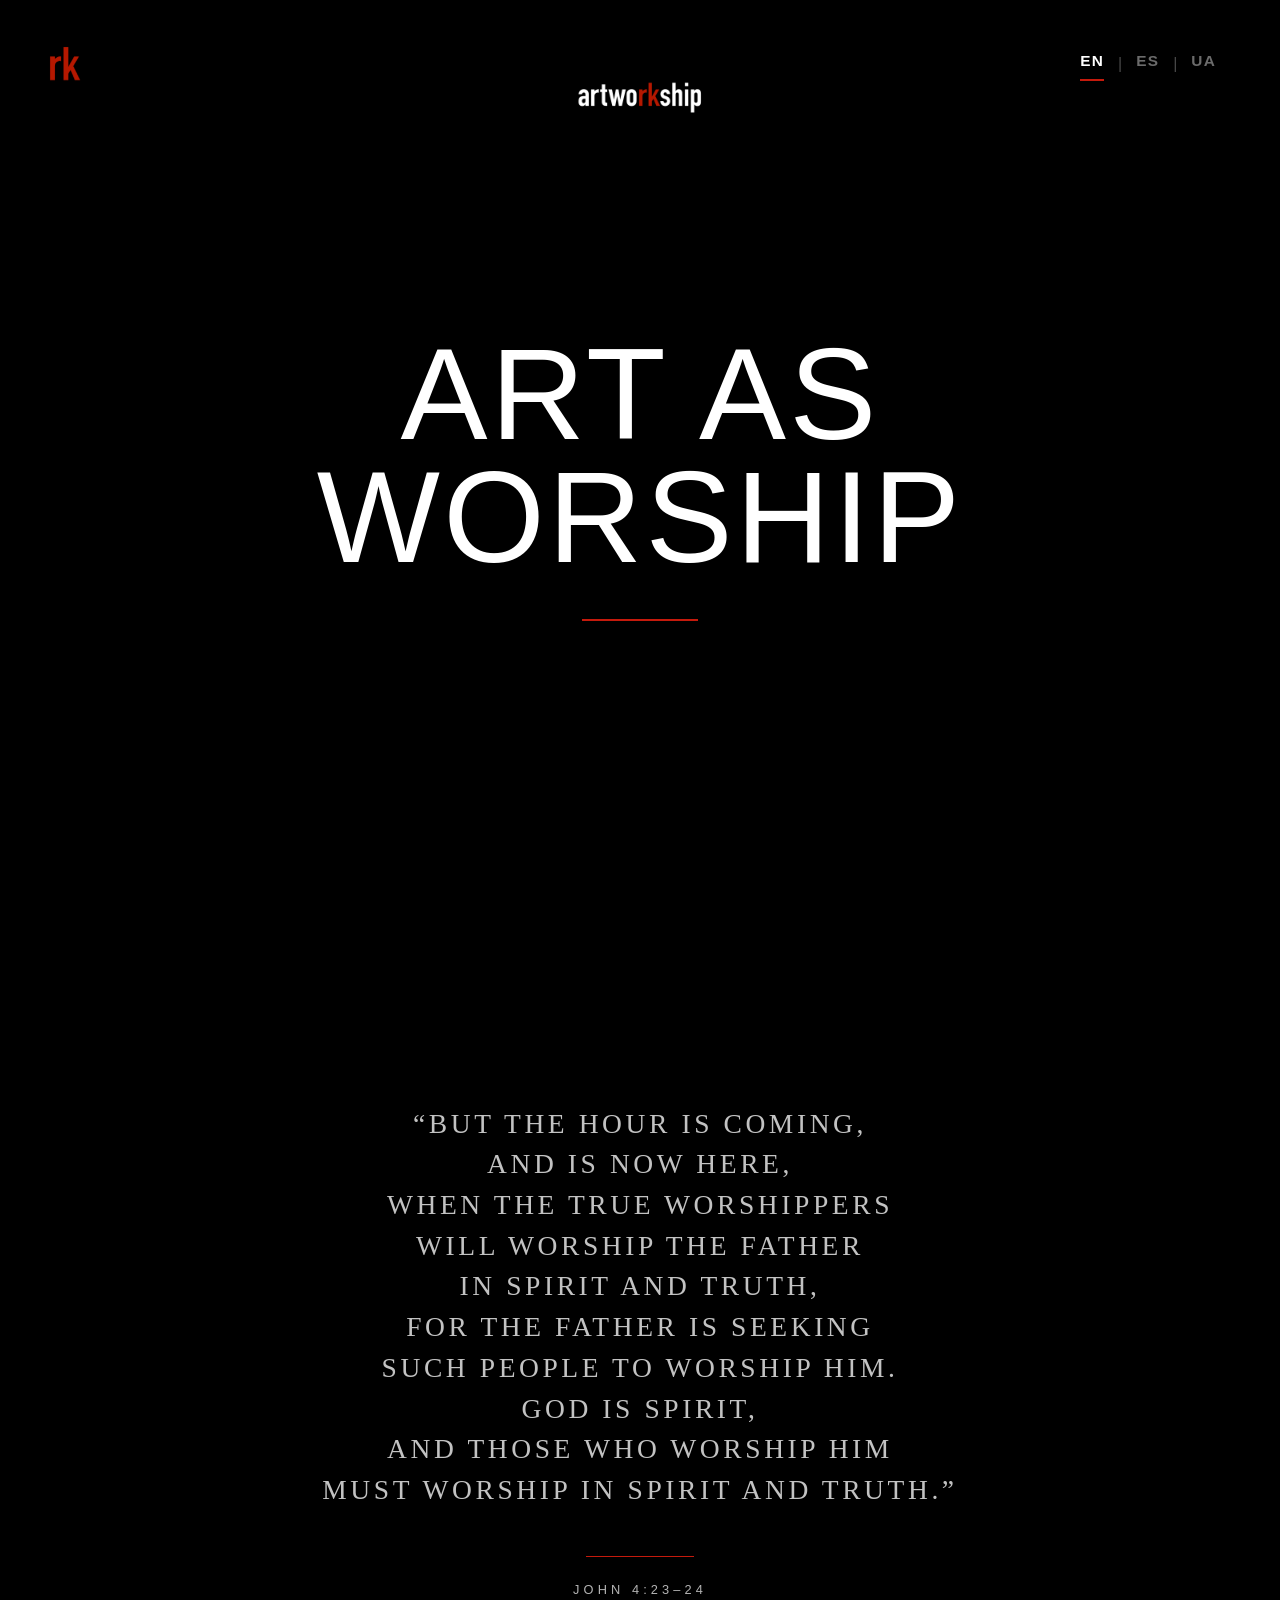
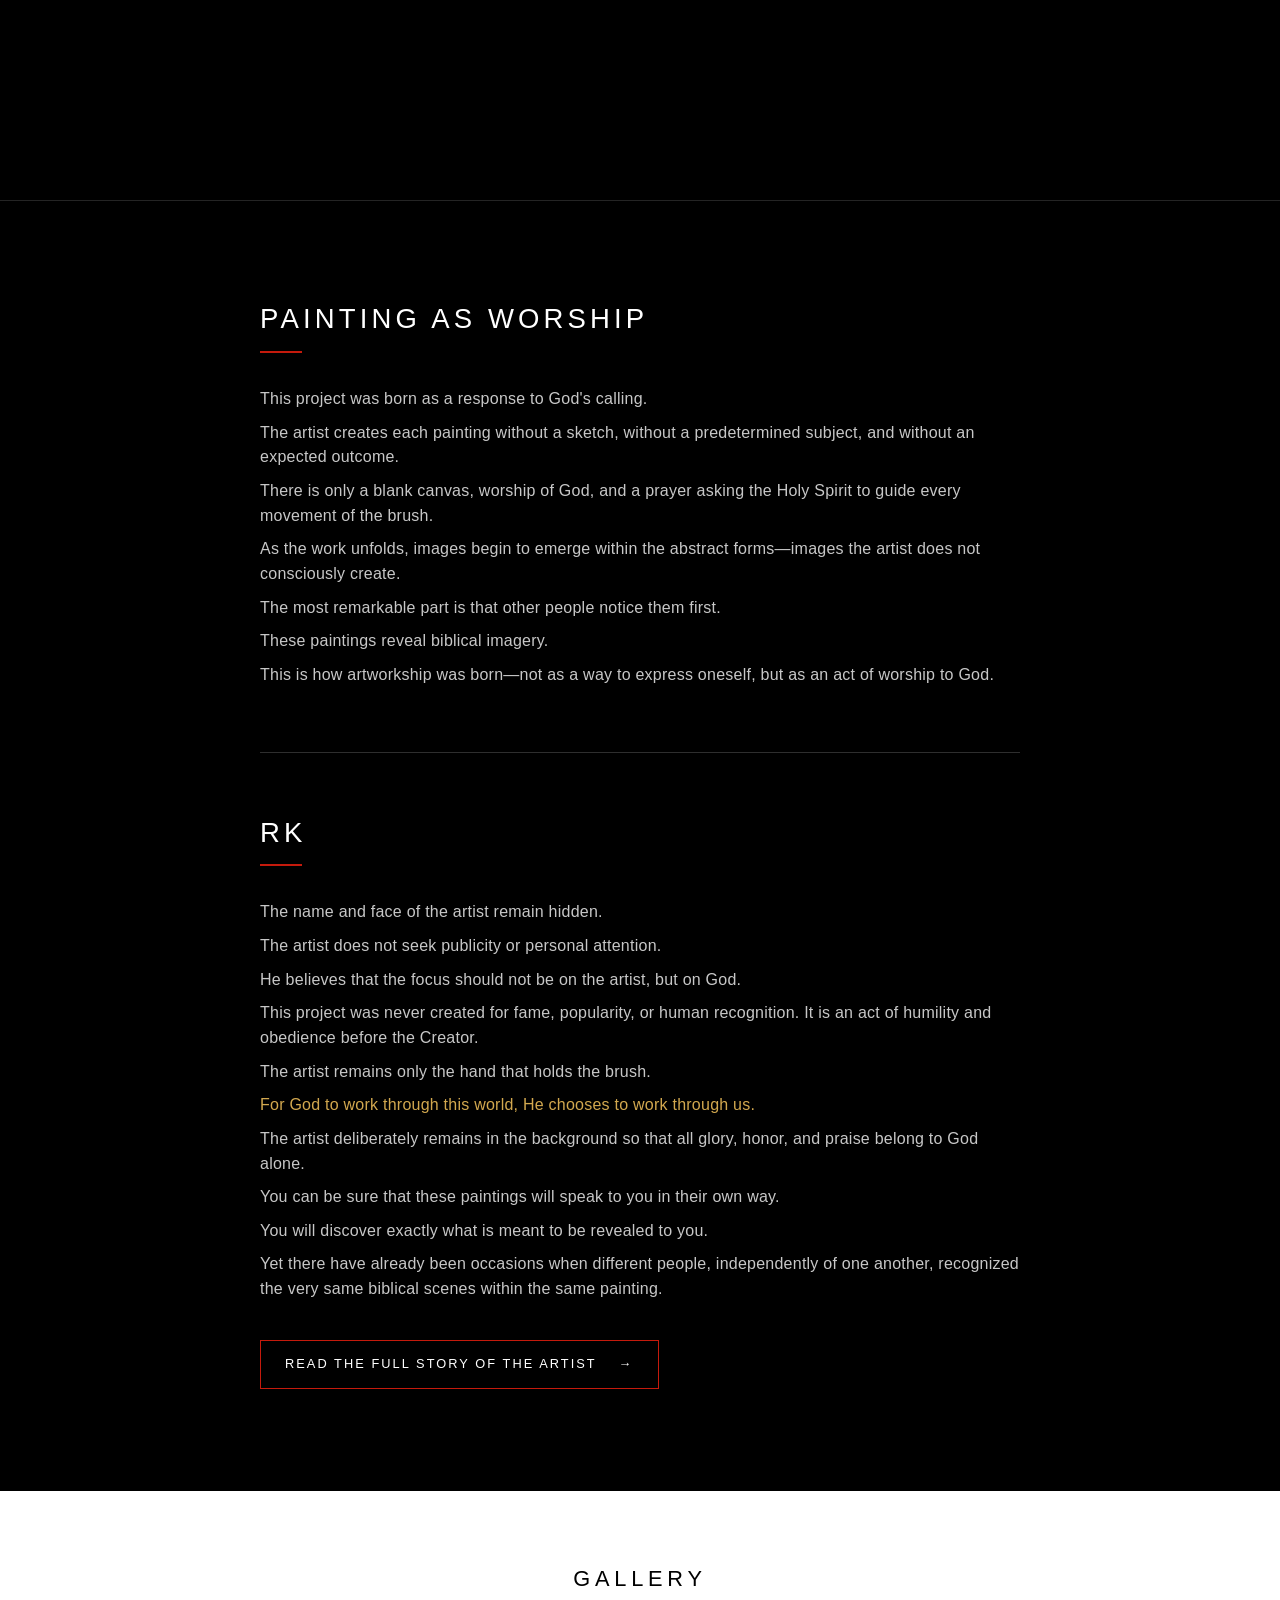
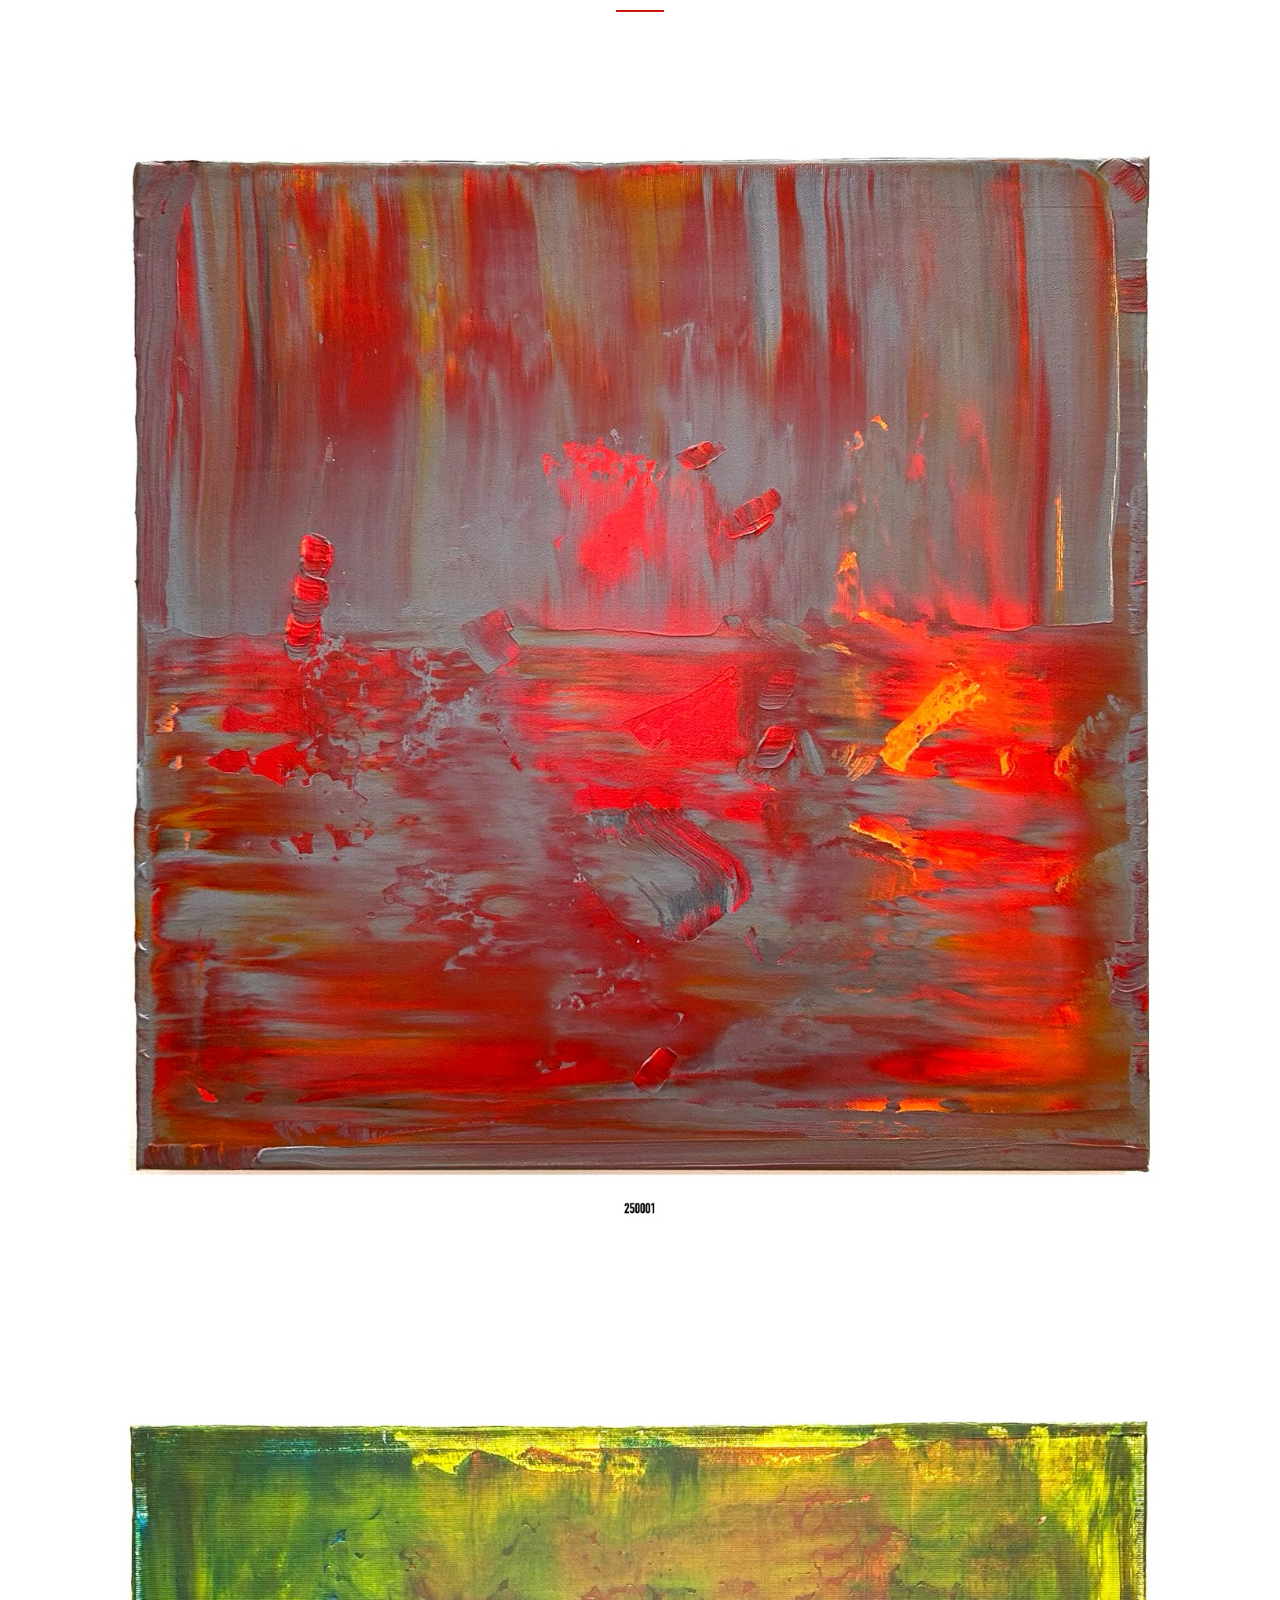
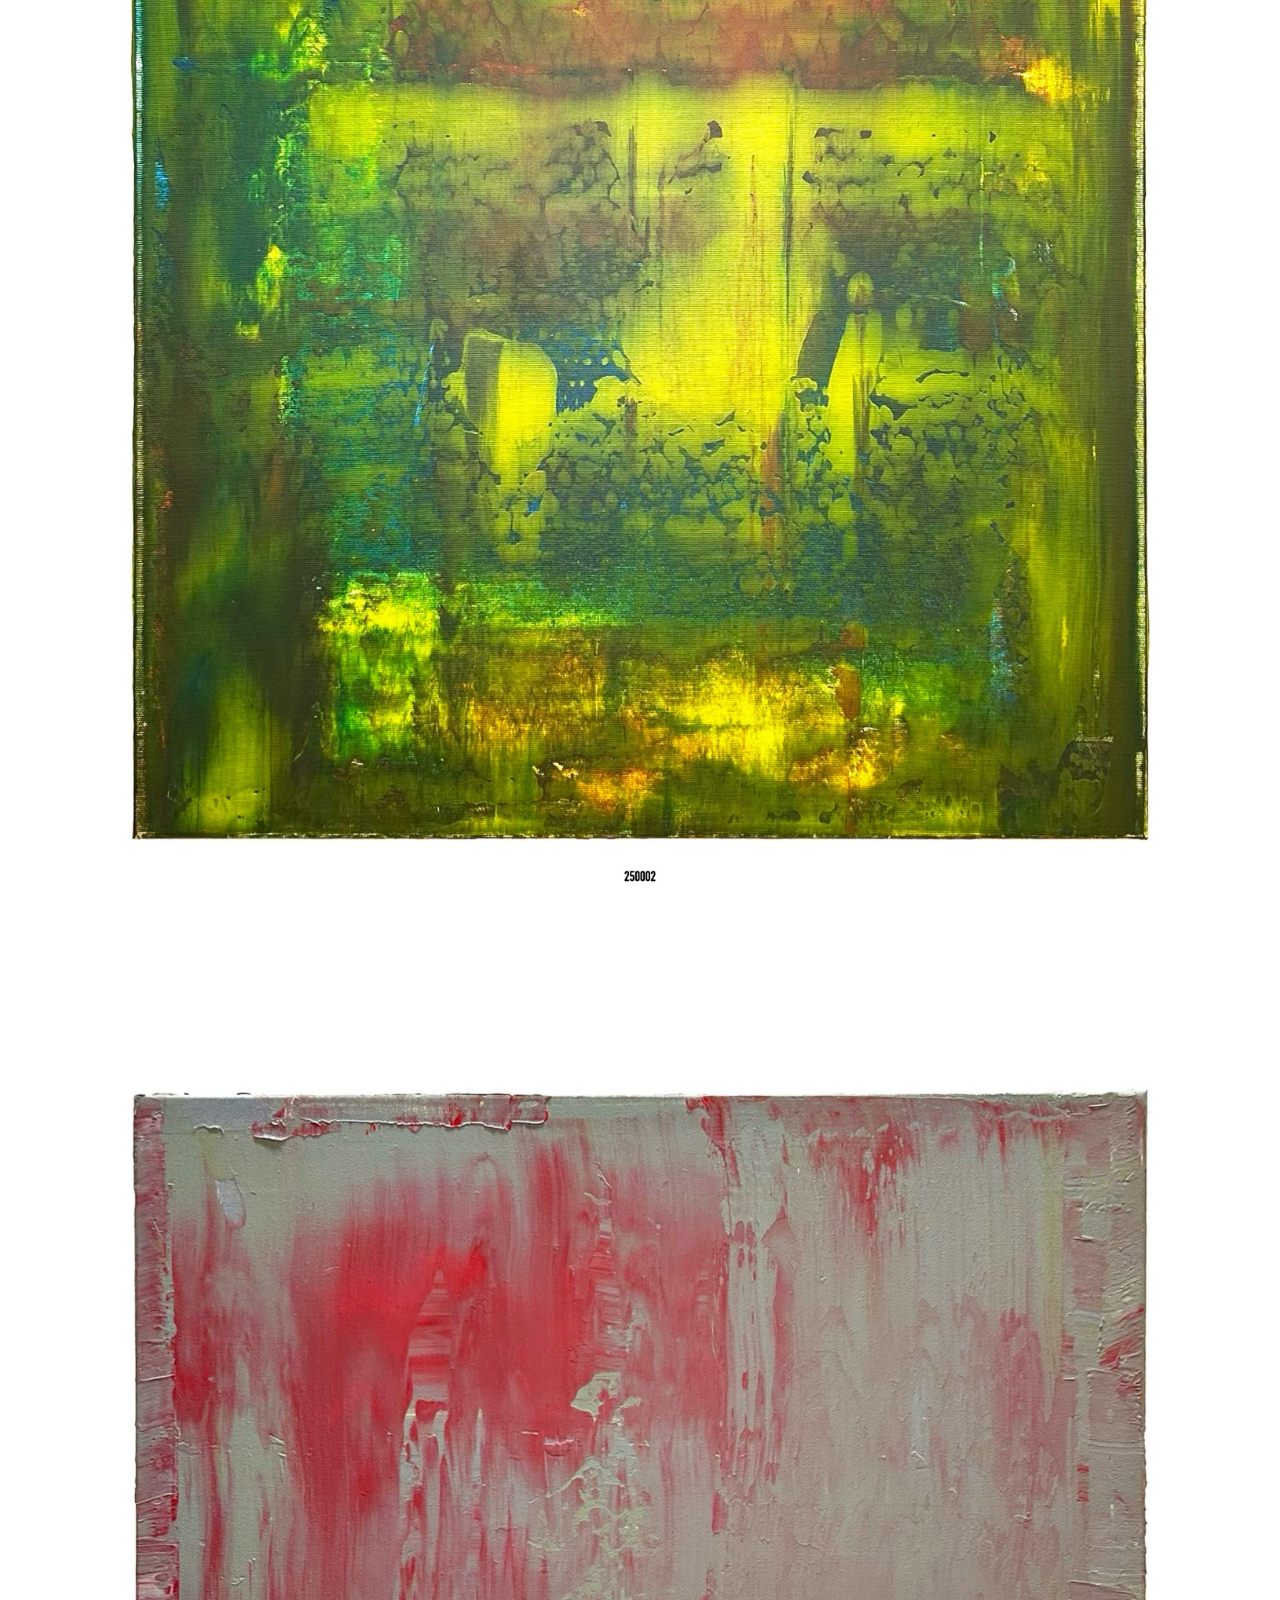
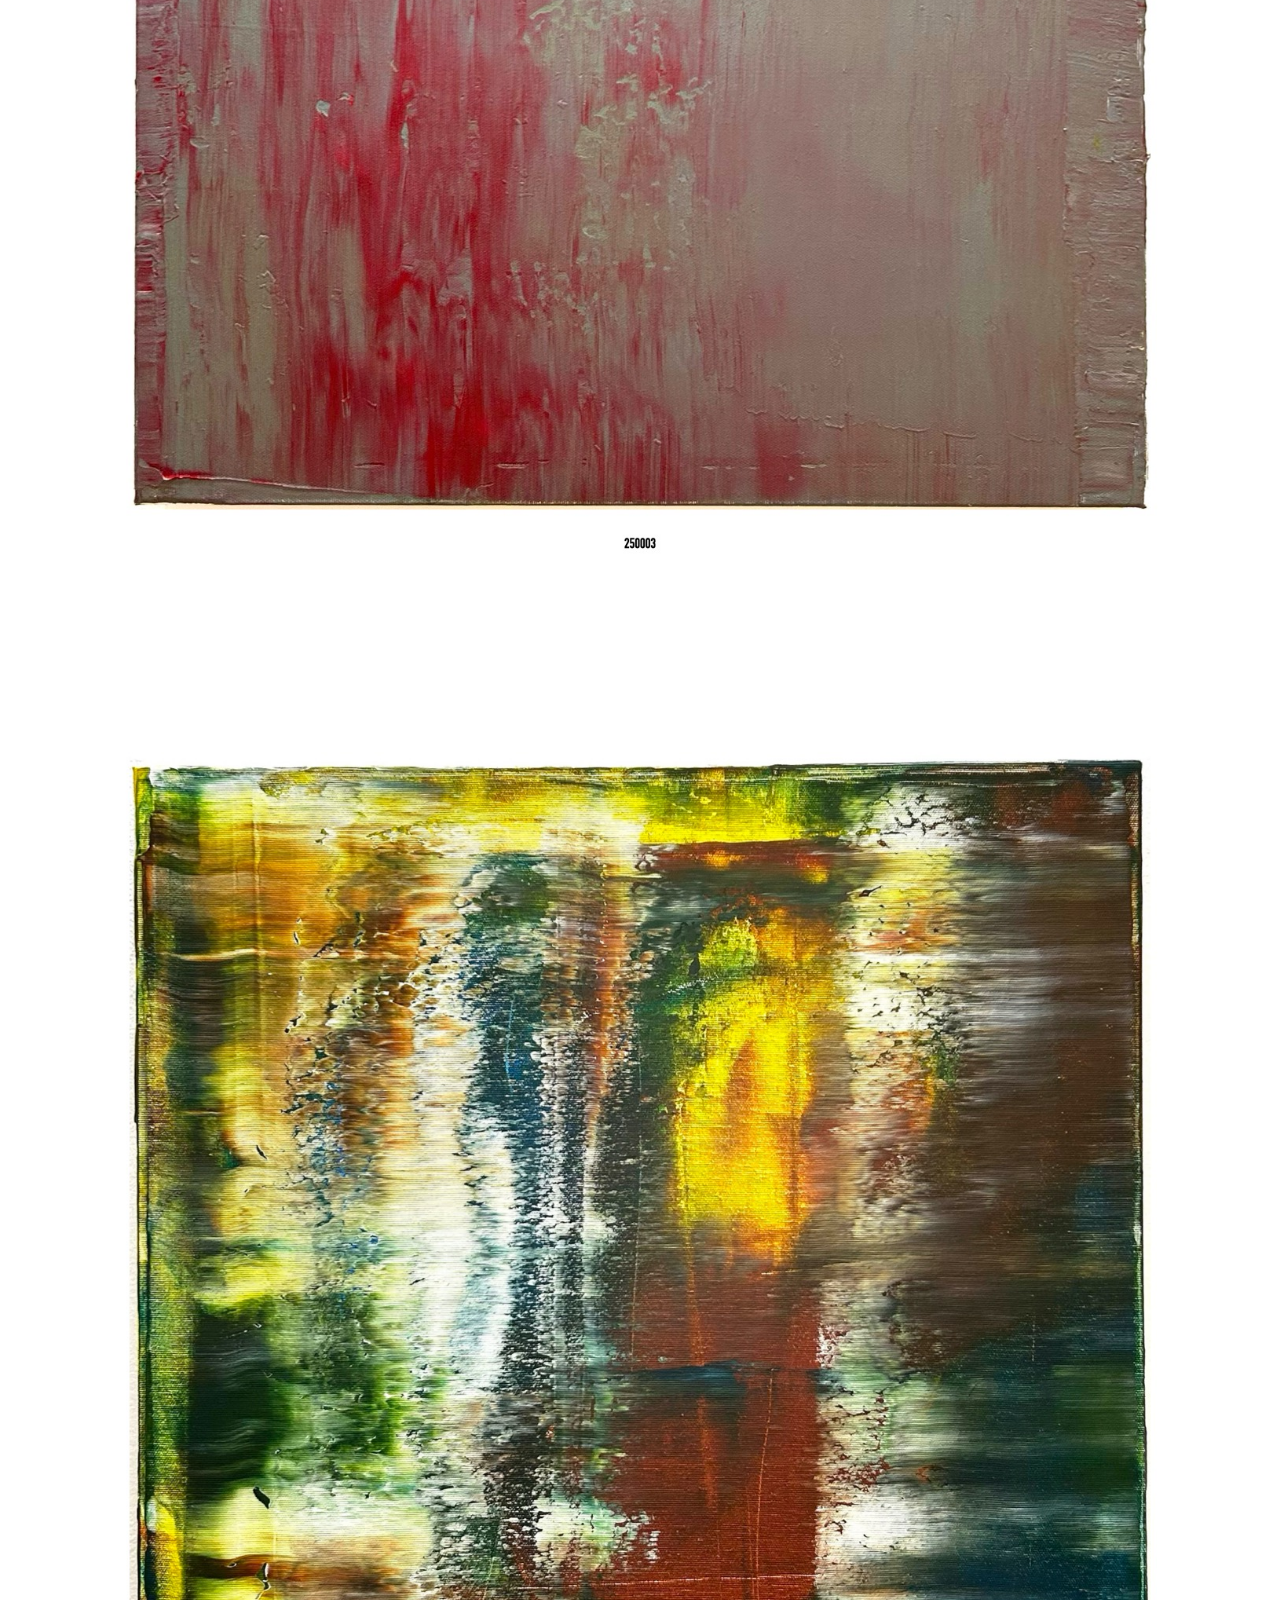
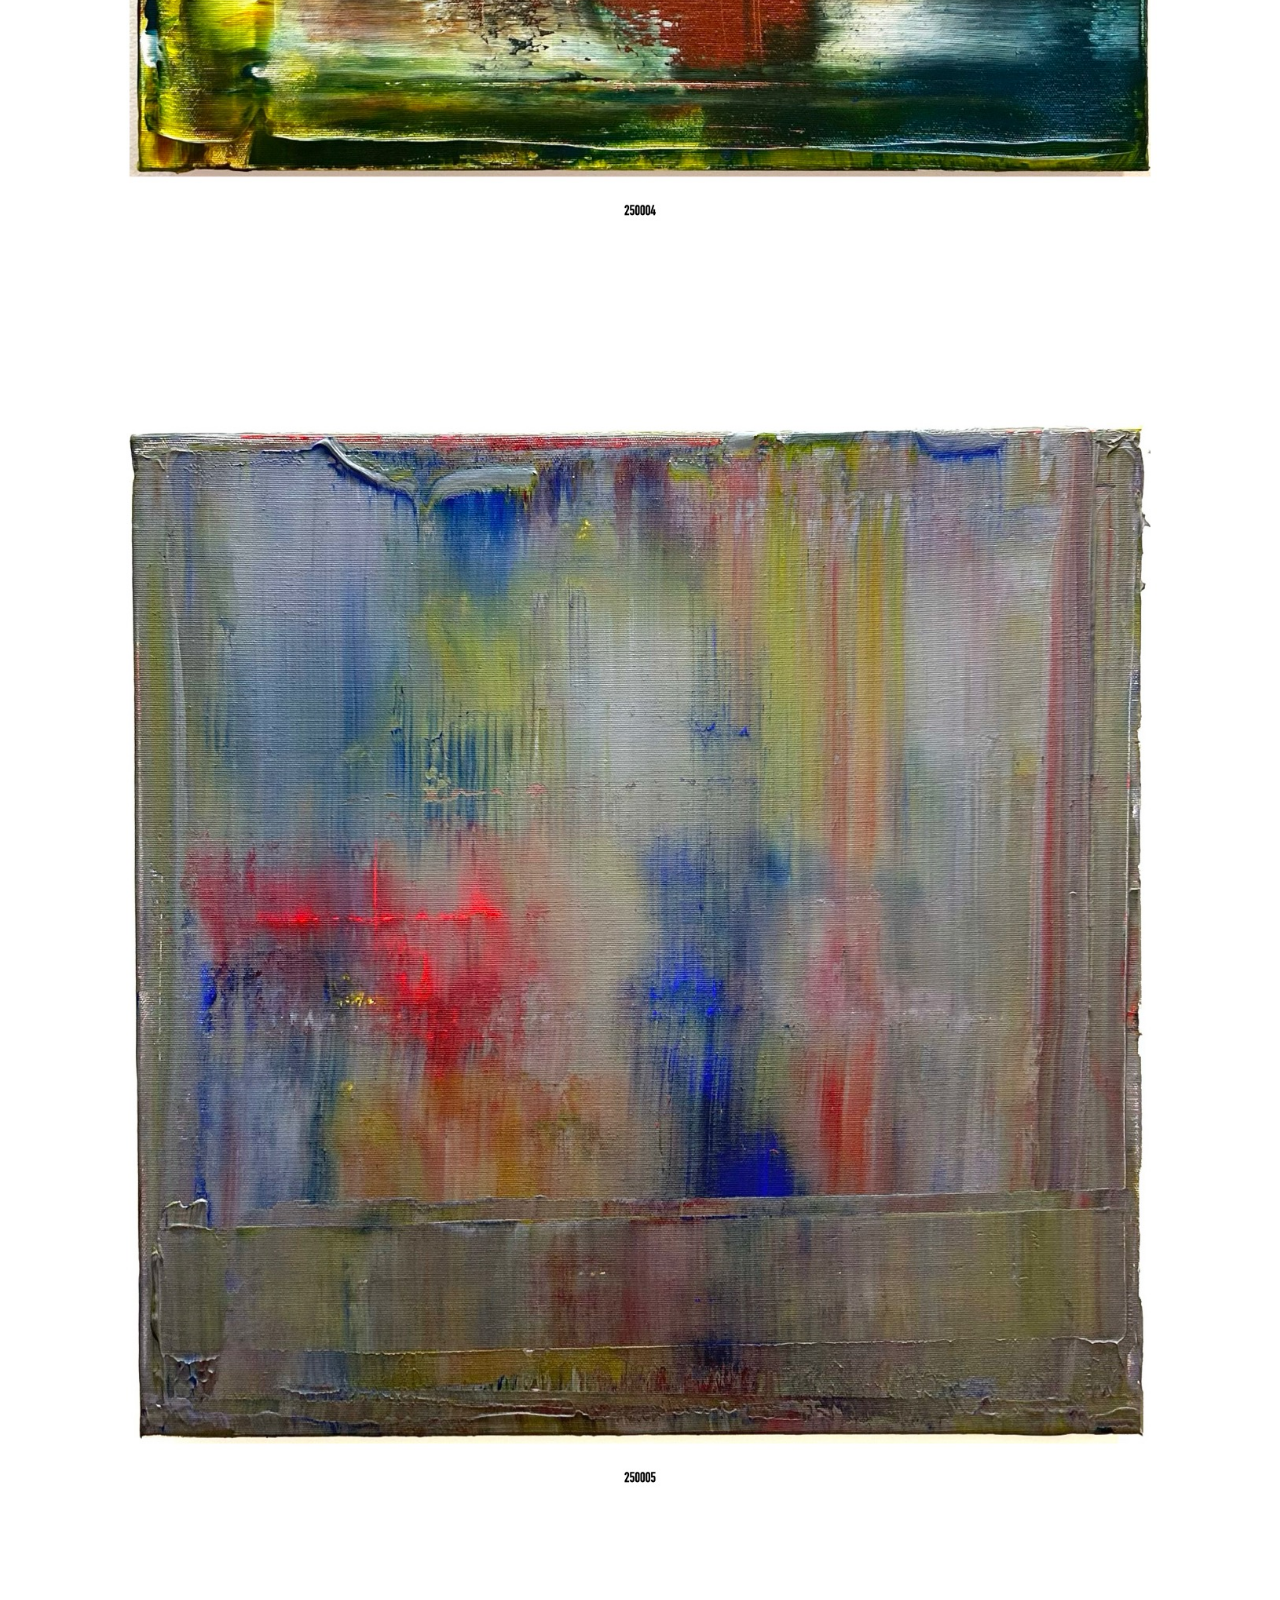
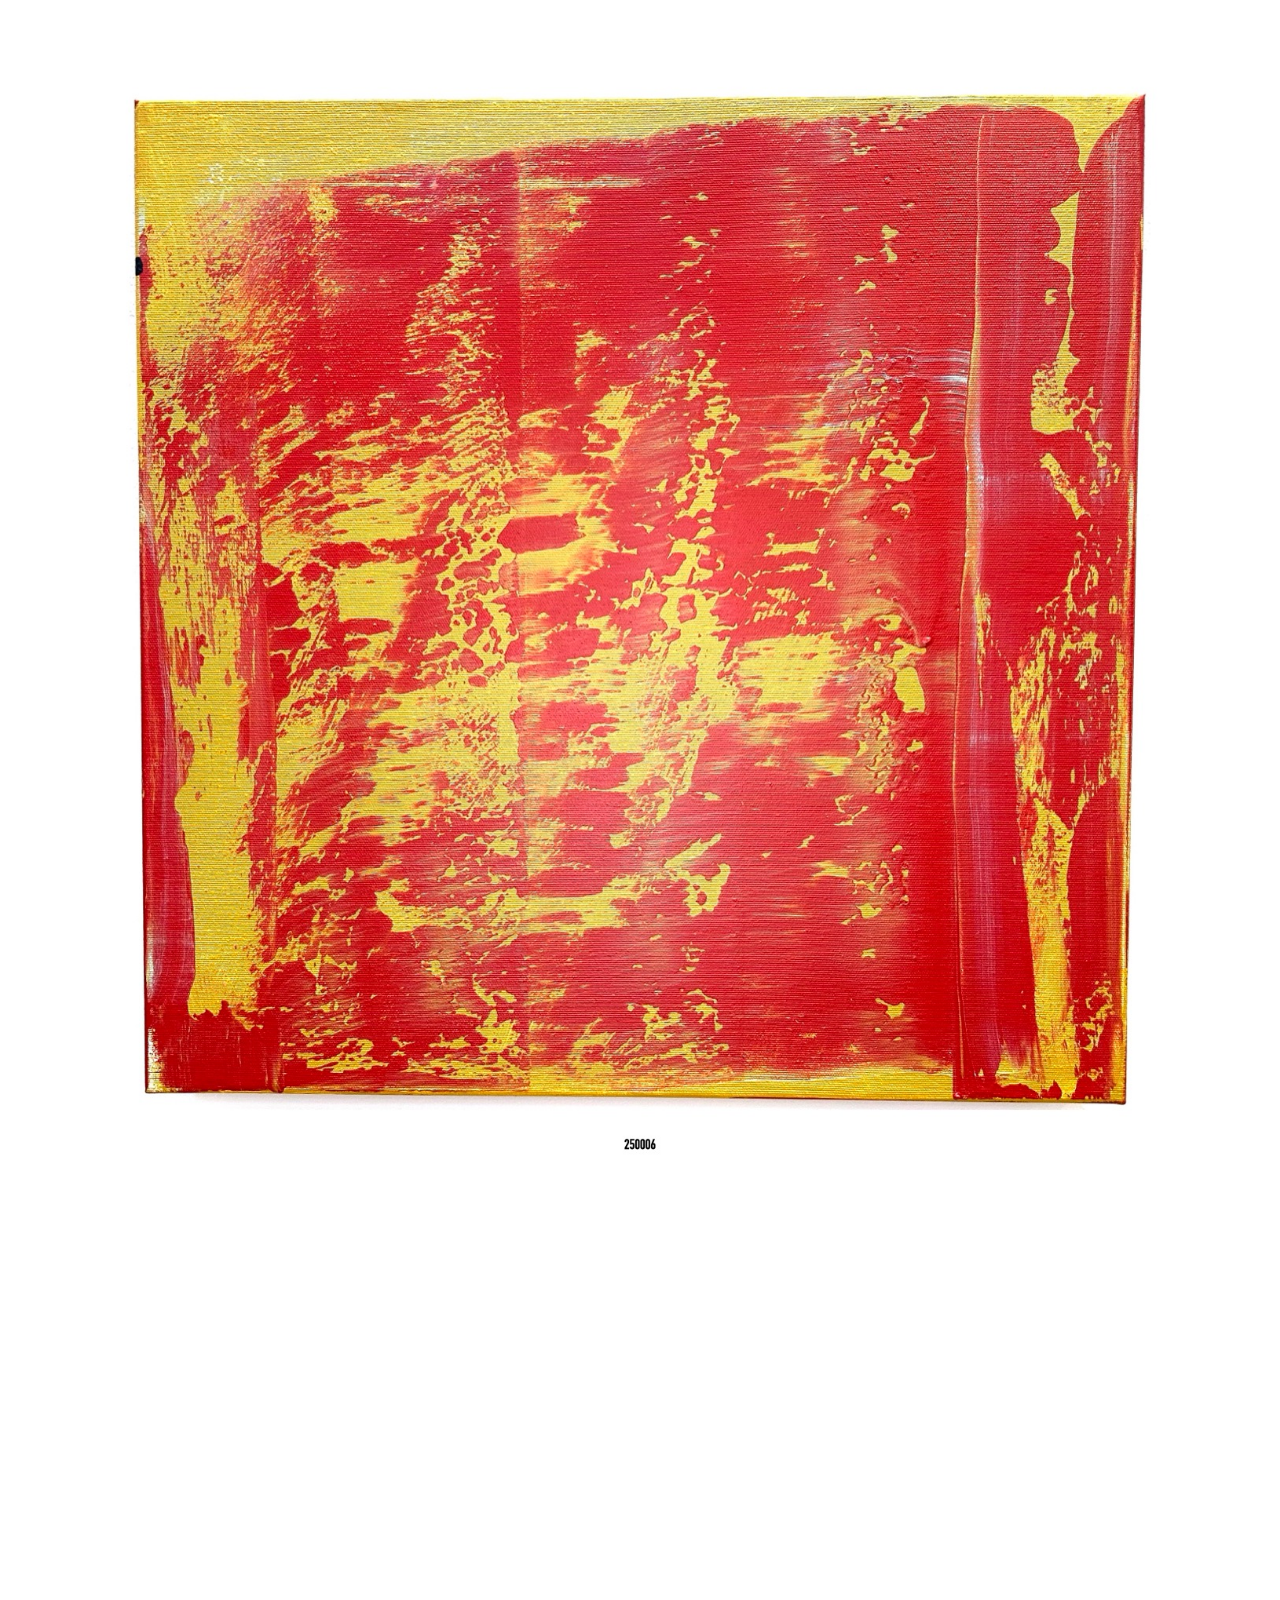
==== commit 72820667: "Add files via upload" ====
--- a/index.html
+++ b/index.html
@@ -96,7 +96,7 @@
           <p>You will discover exactly what is meant to be revealed to you.</p>
           <p>Yet there have already been occasions when different people, independently of one another, recognized the very same biblical scenes within the same painting.</p>
         </div>
-        <a class="story-button" href="#" data-story-button aria-disabled="true">READ THE FULL STORY OF THE ARTIST <span aria-hidden="true">→</span></a>
+        <a class="story-button" href="story.html" data-story-button>READ THE FULL STORY OF THE ARTIST <span aria-hidden="true">→</span></a>
       </article>
     </div>
   </section>
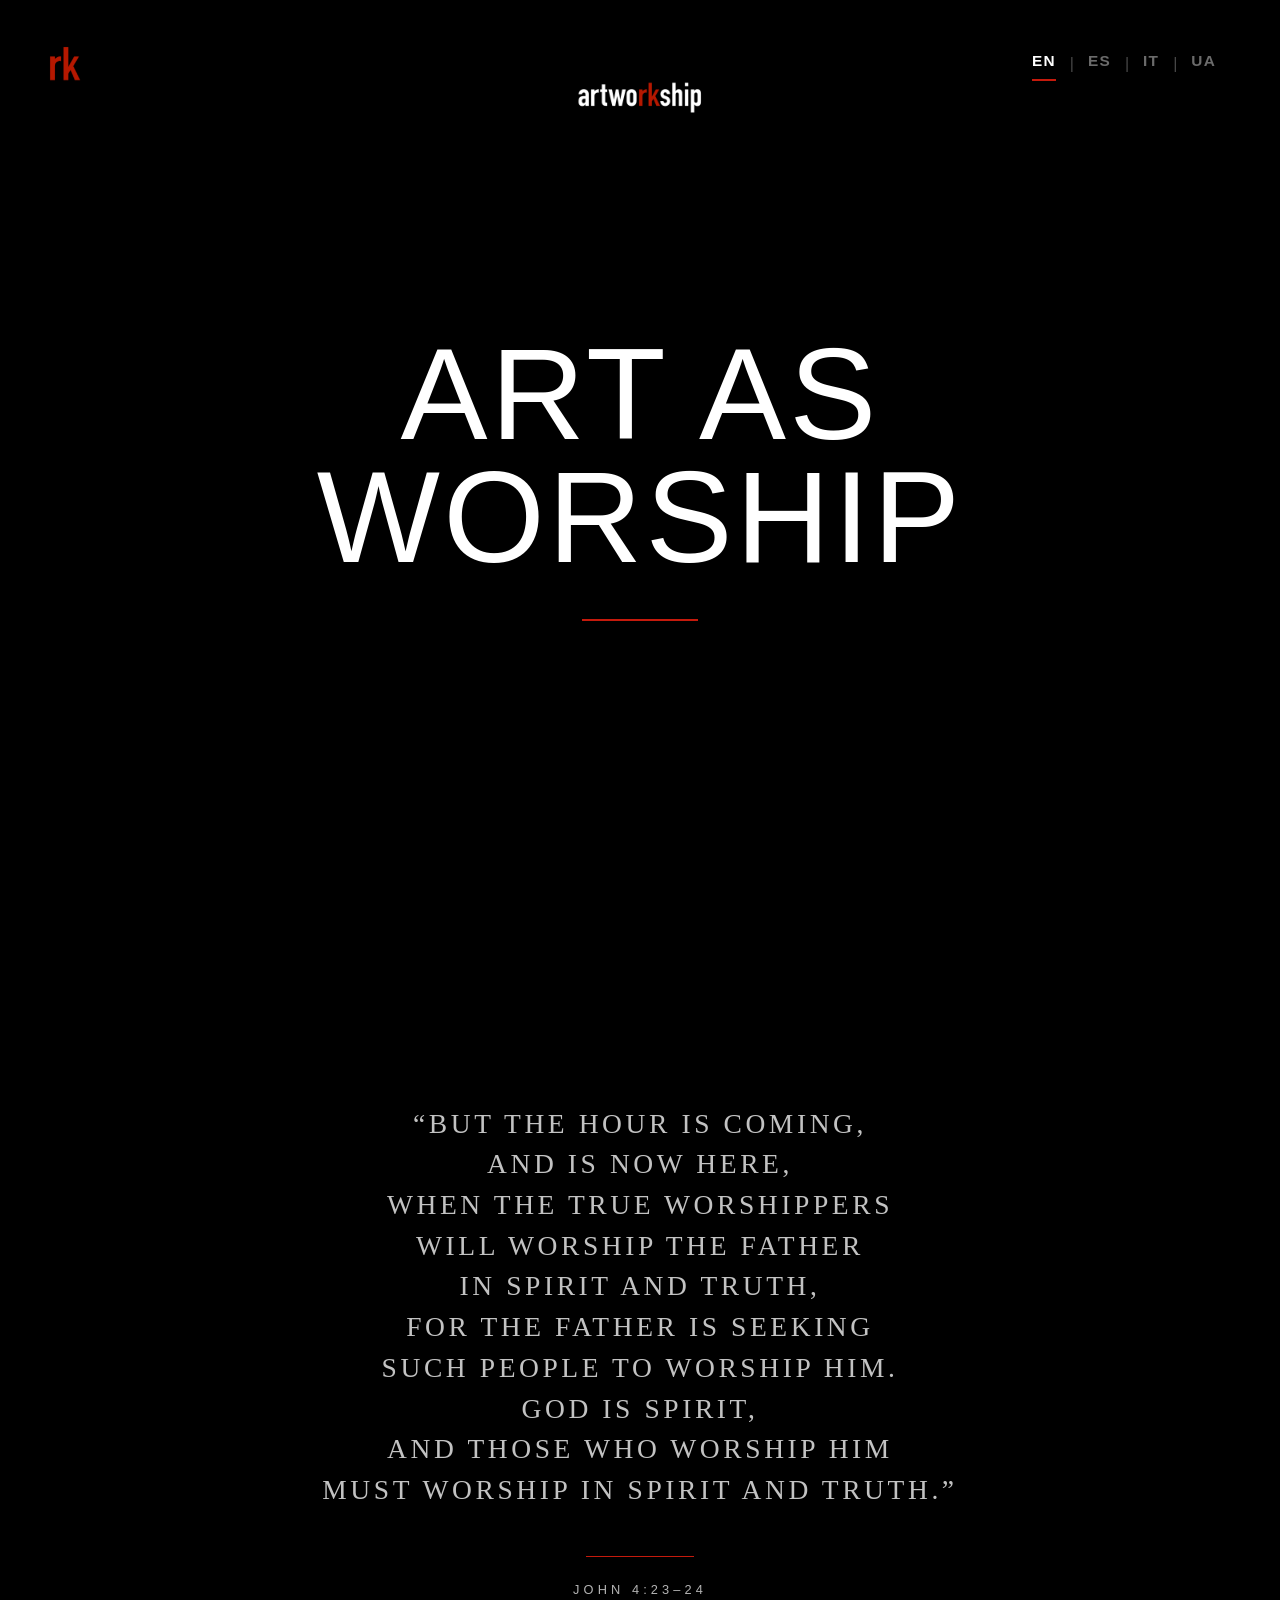
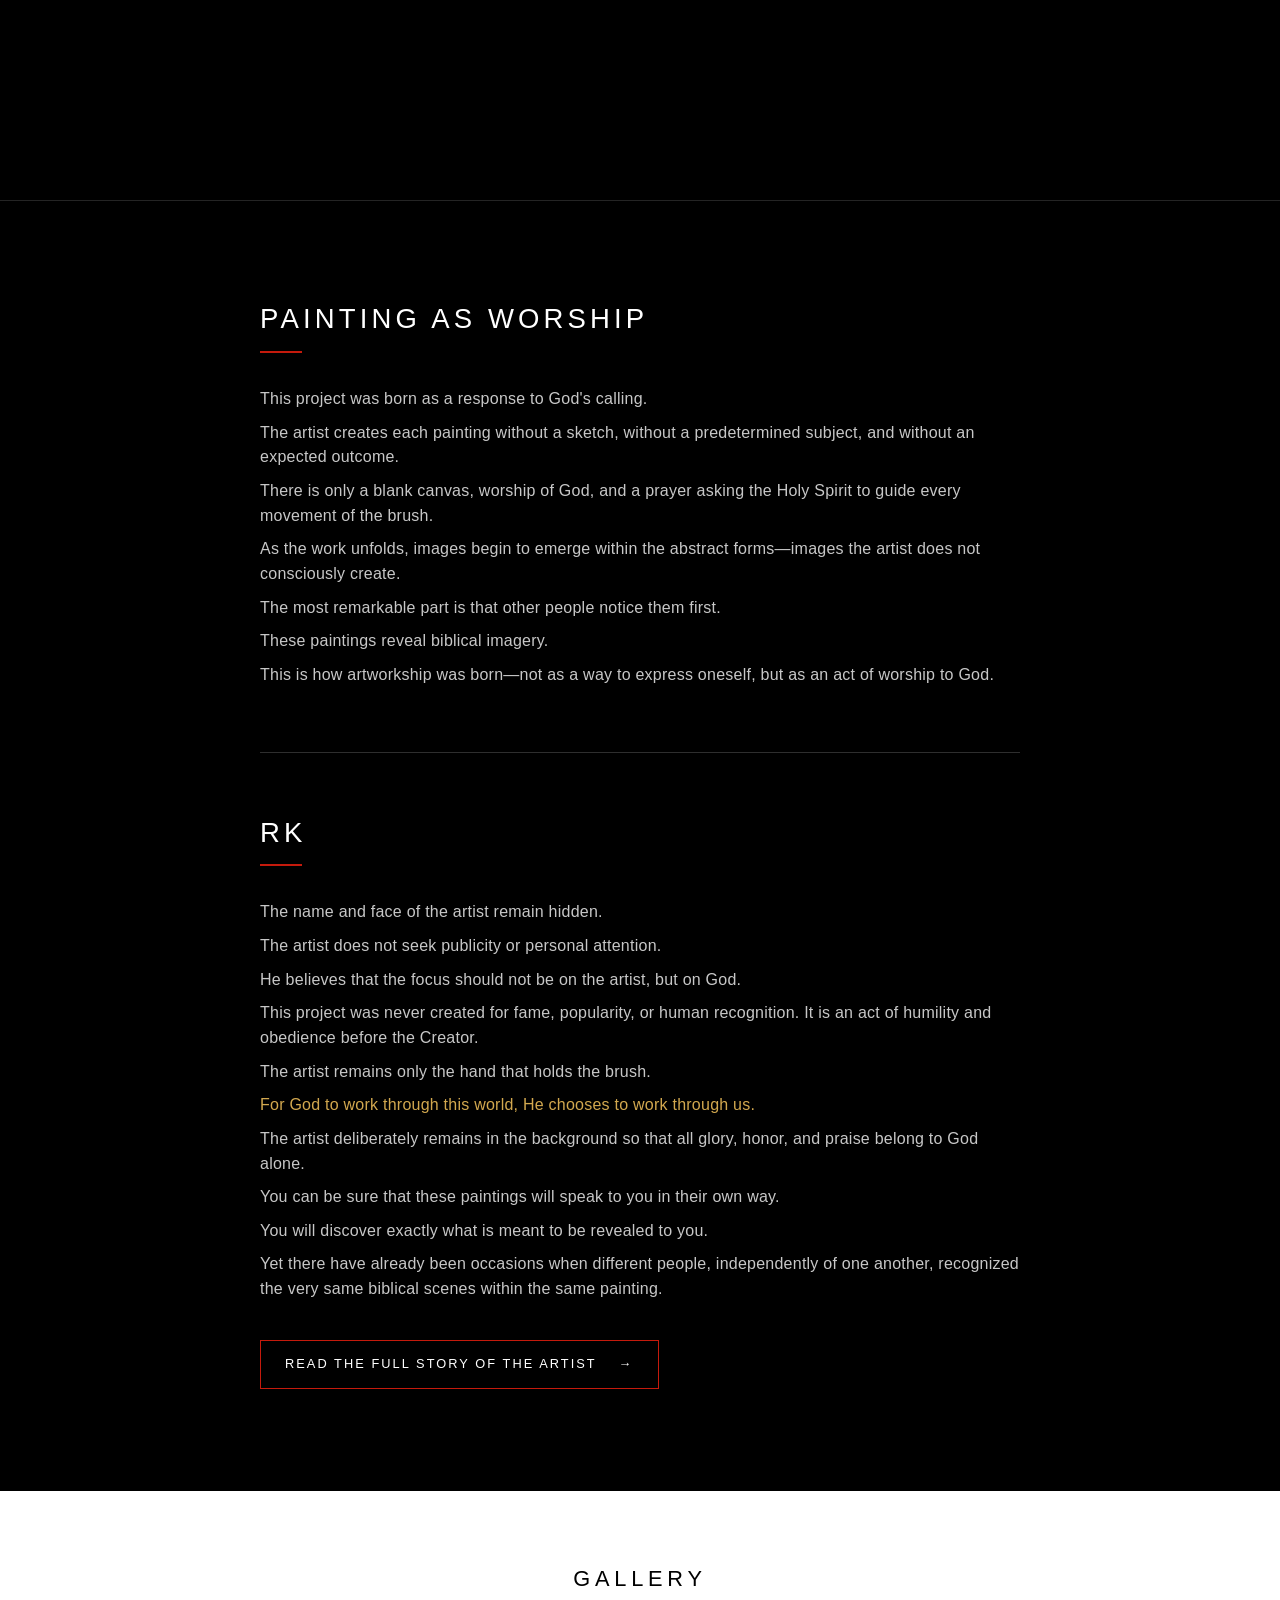
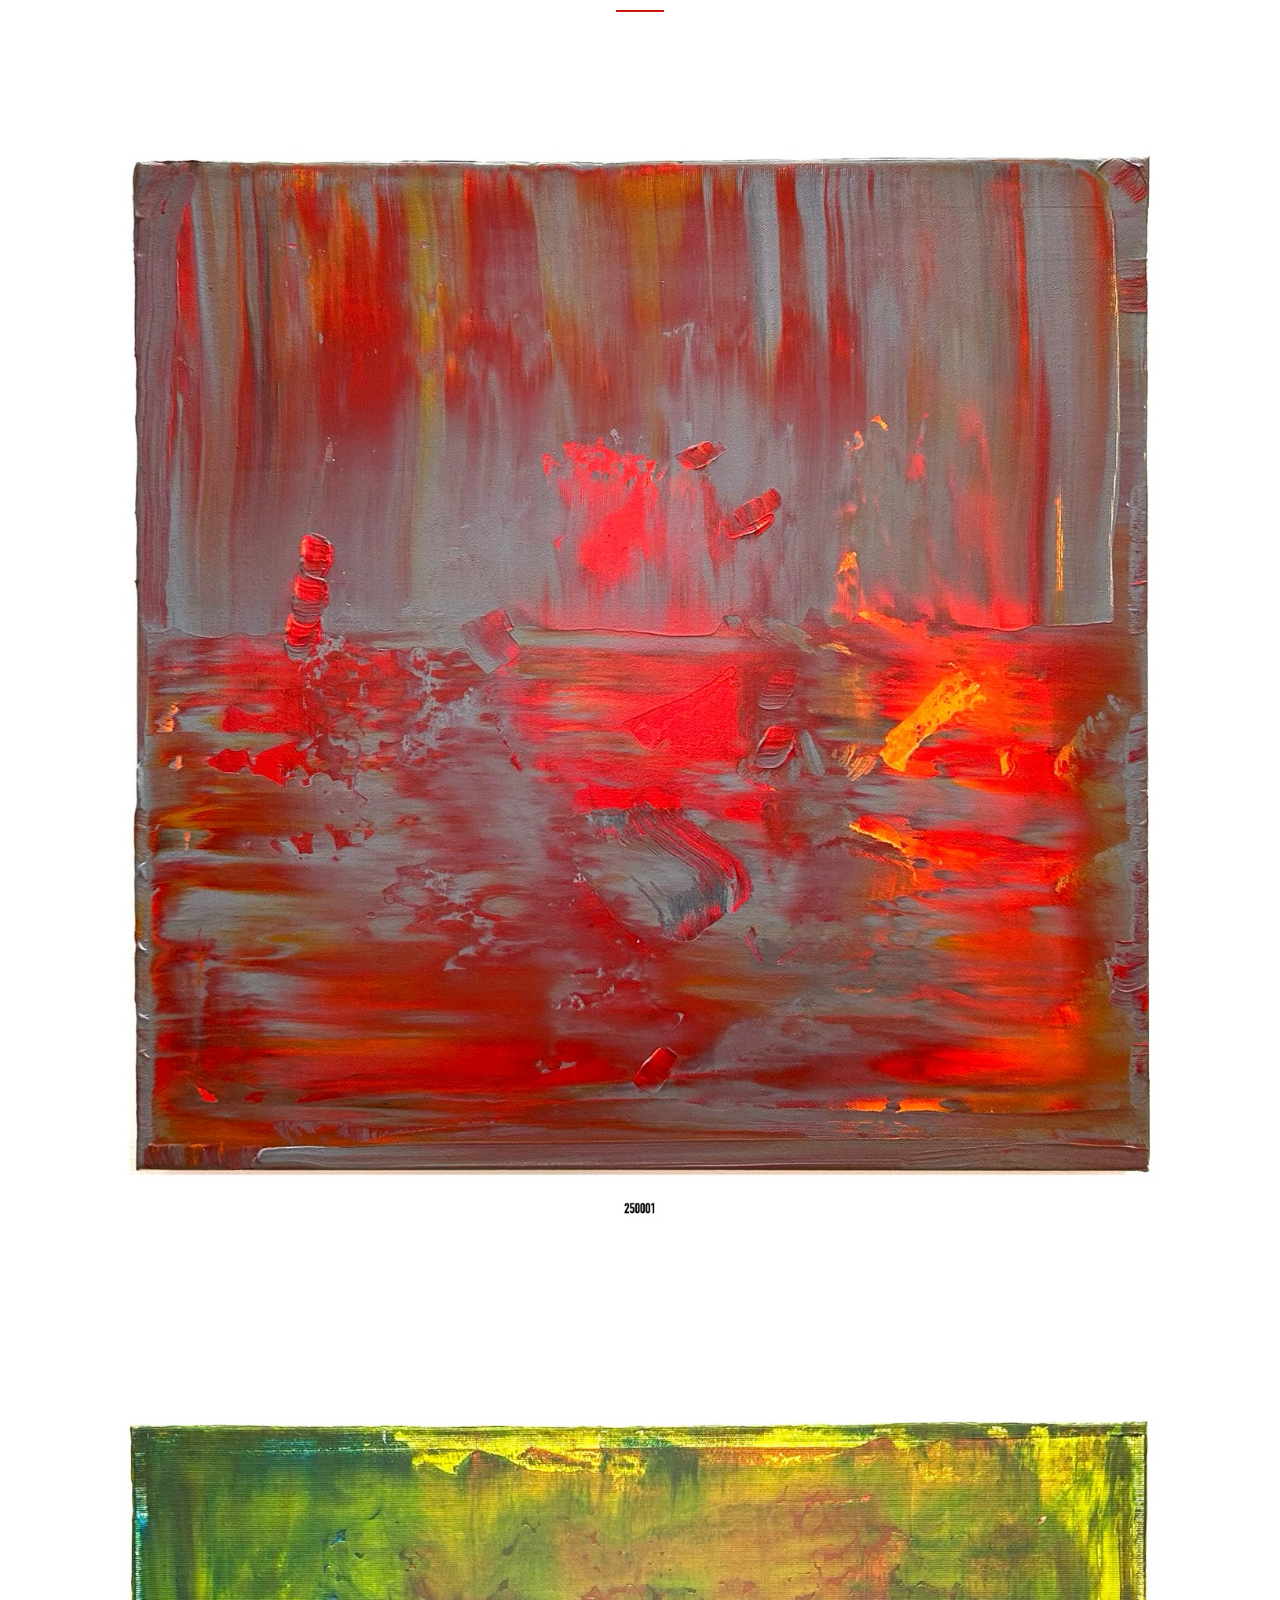
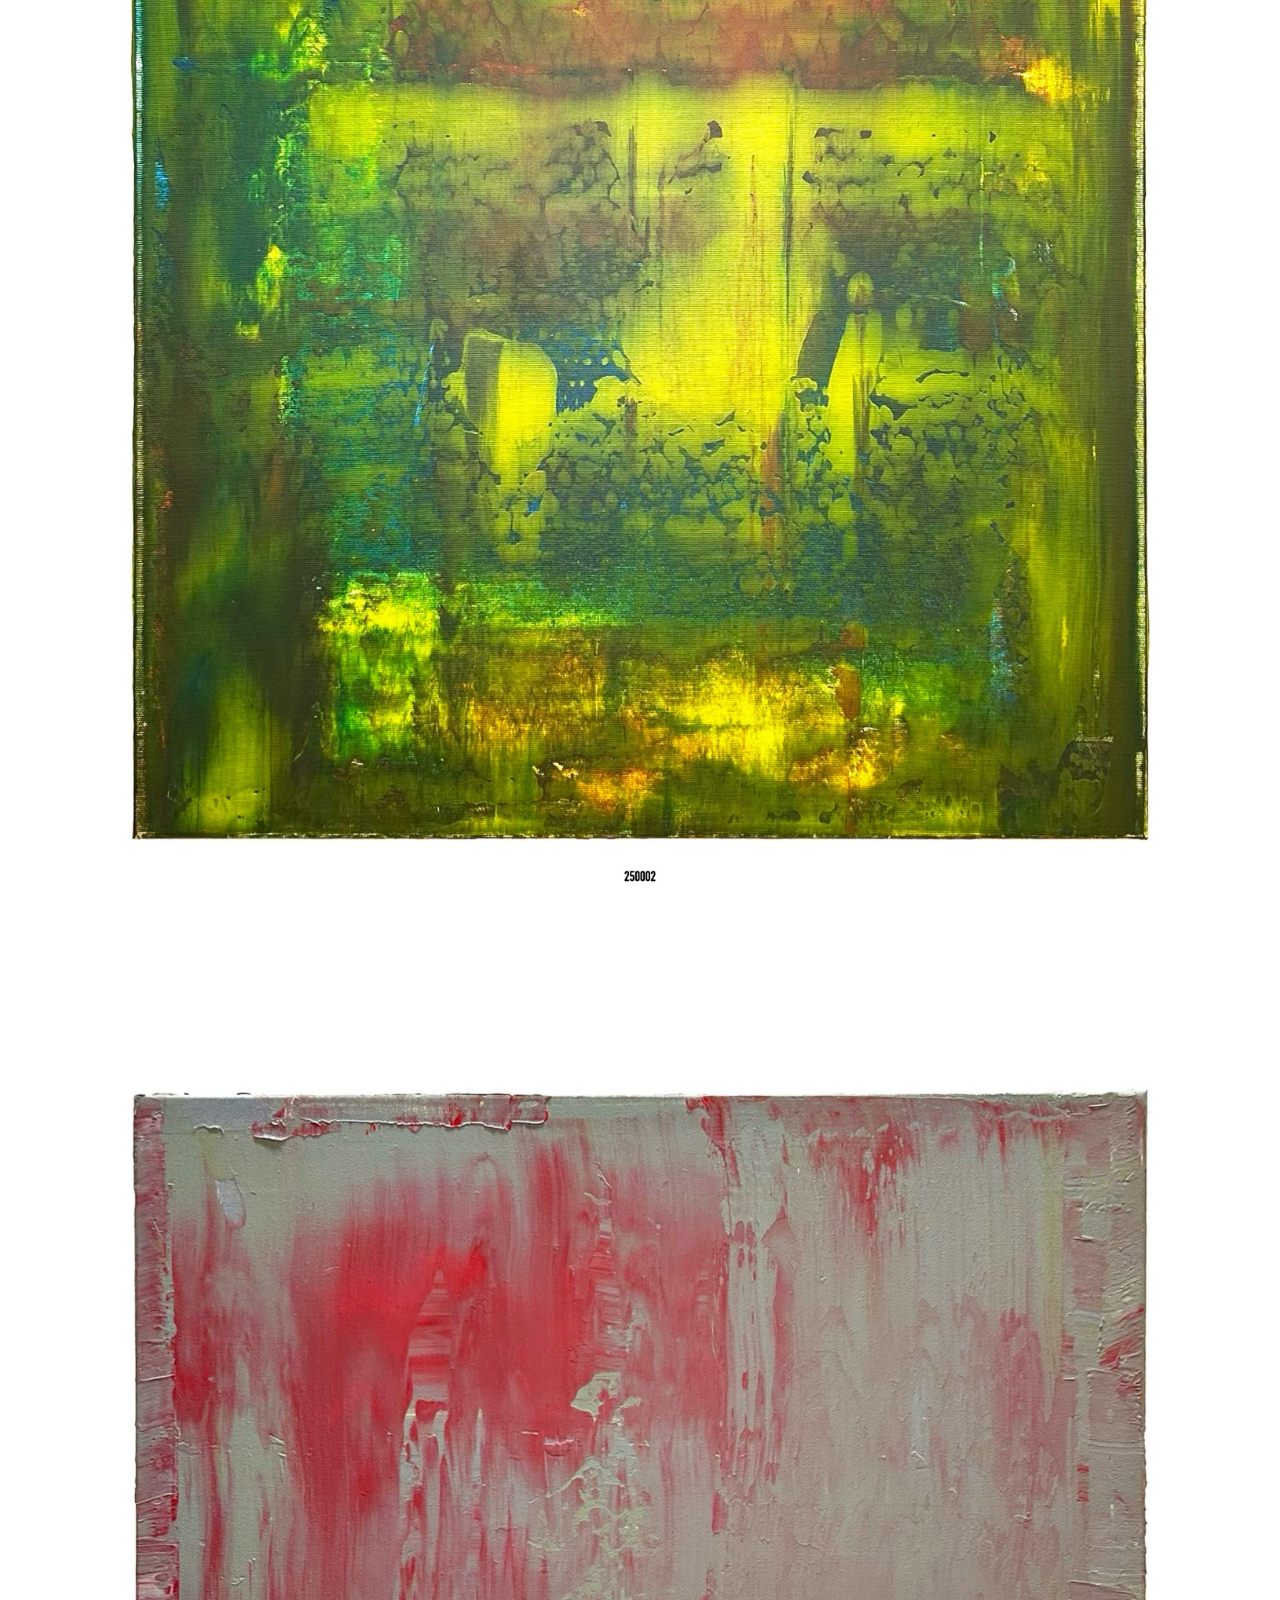
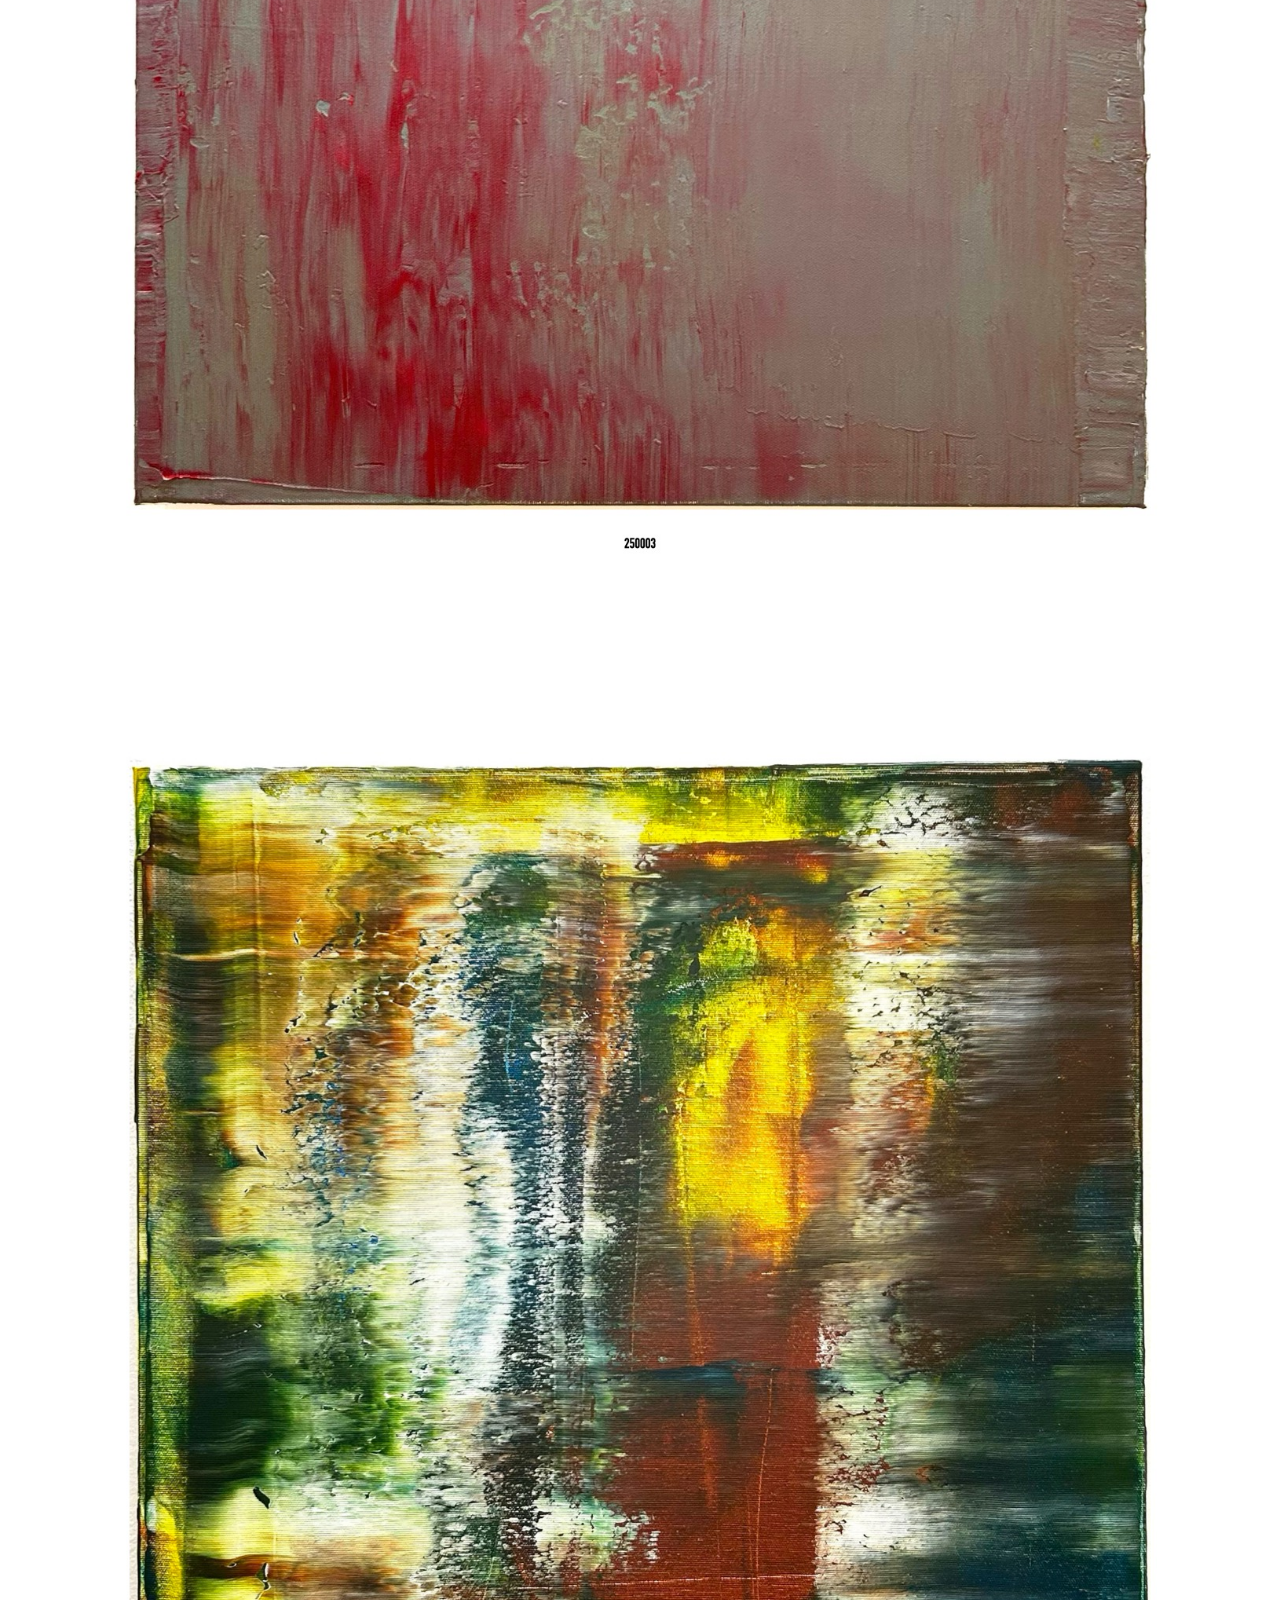
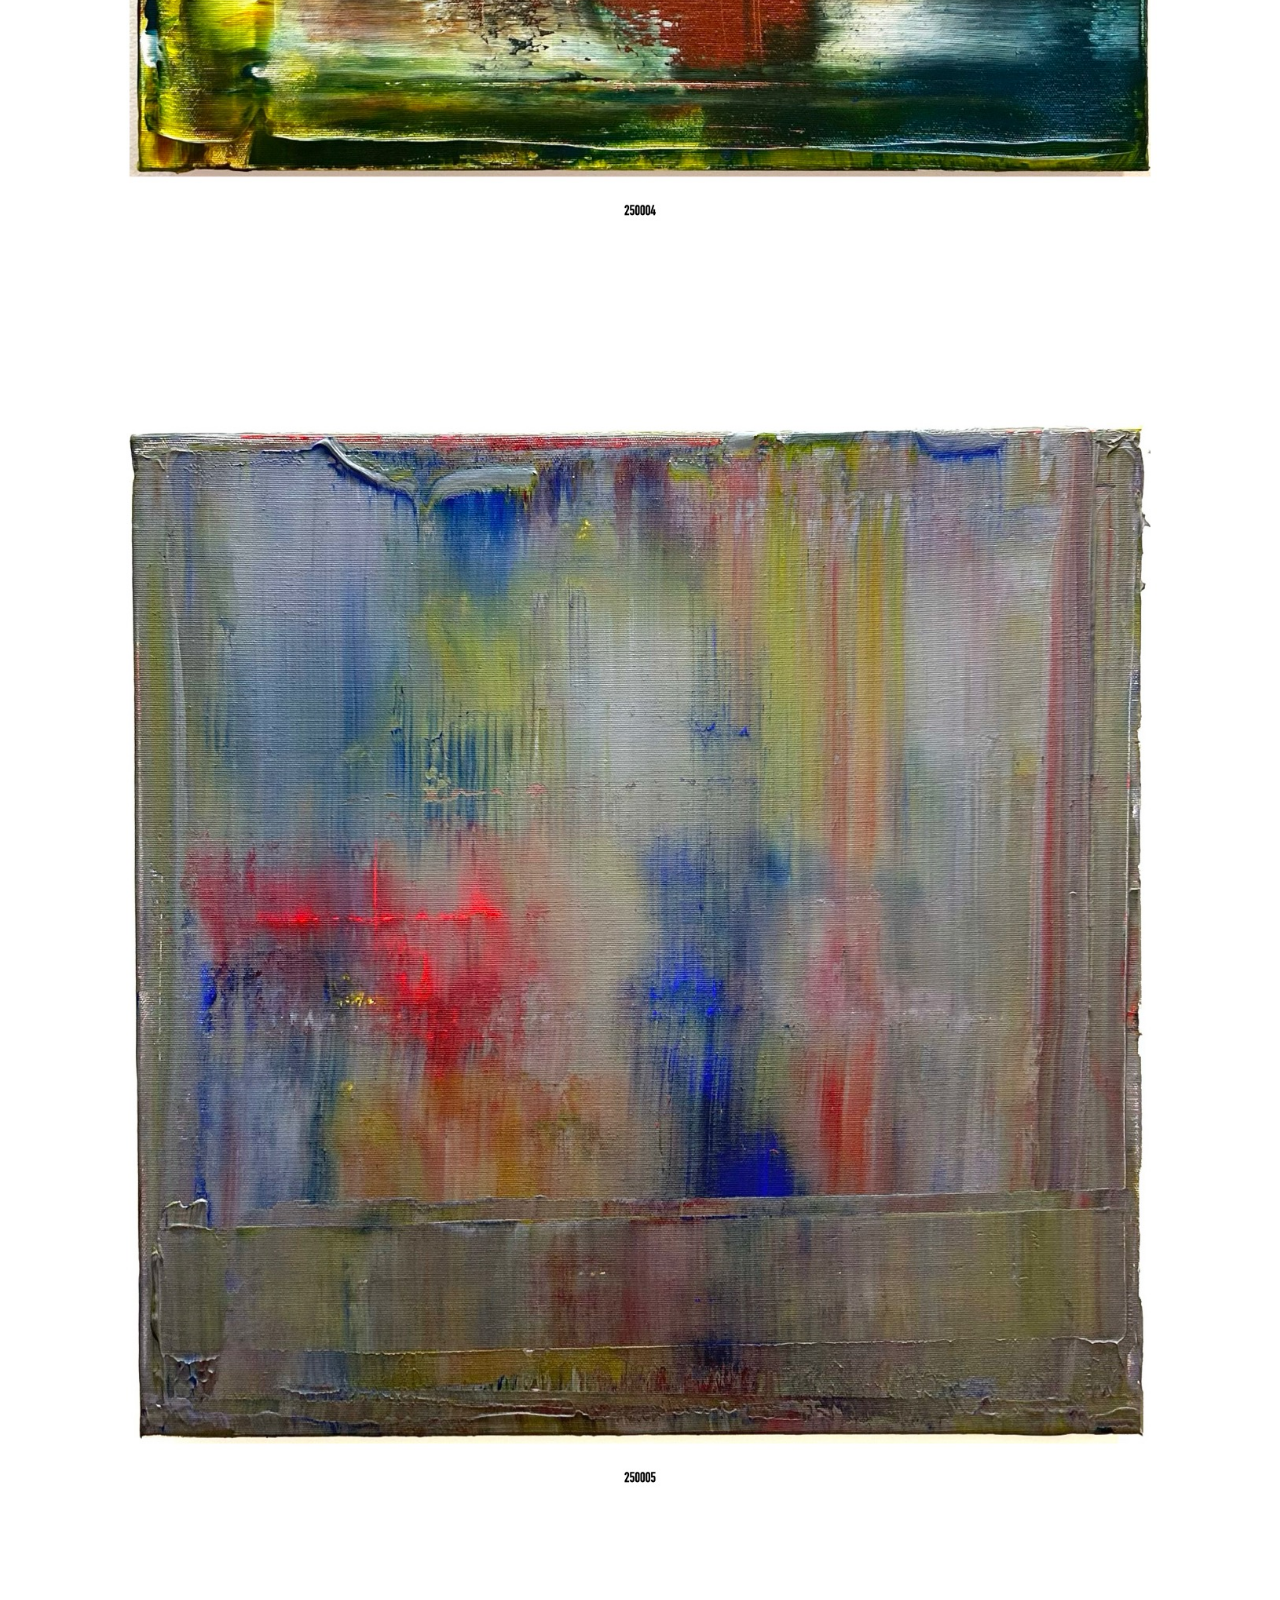
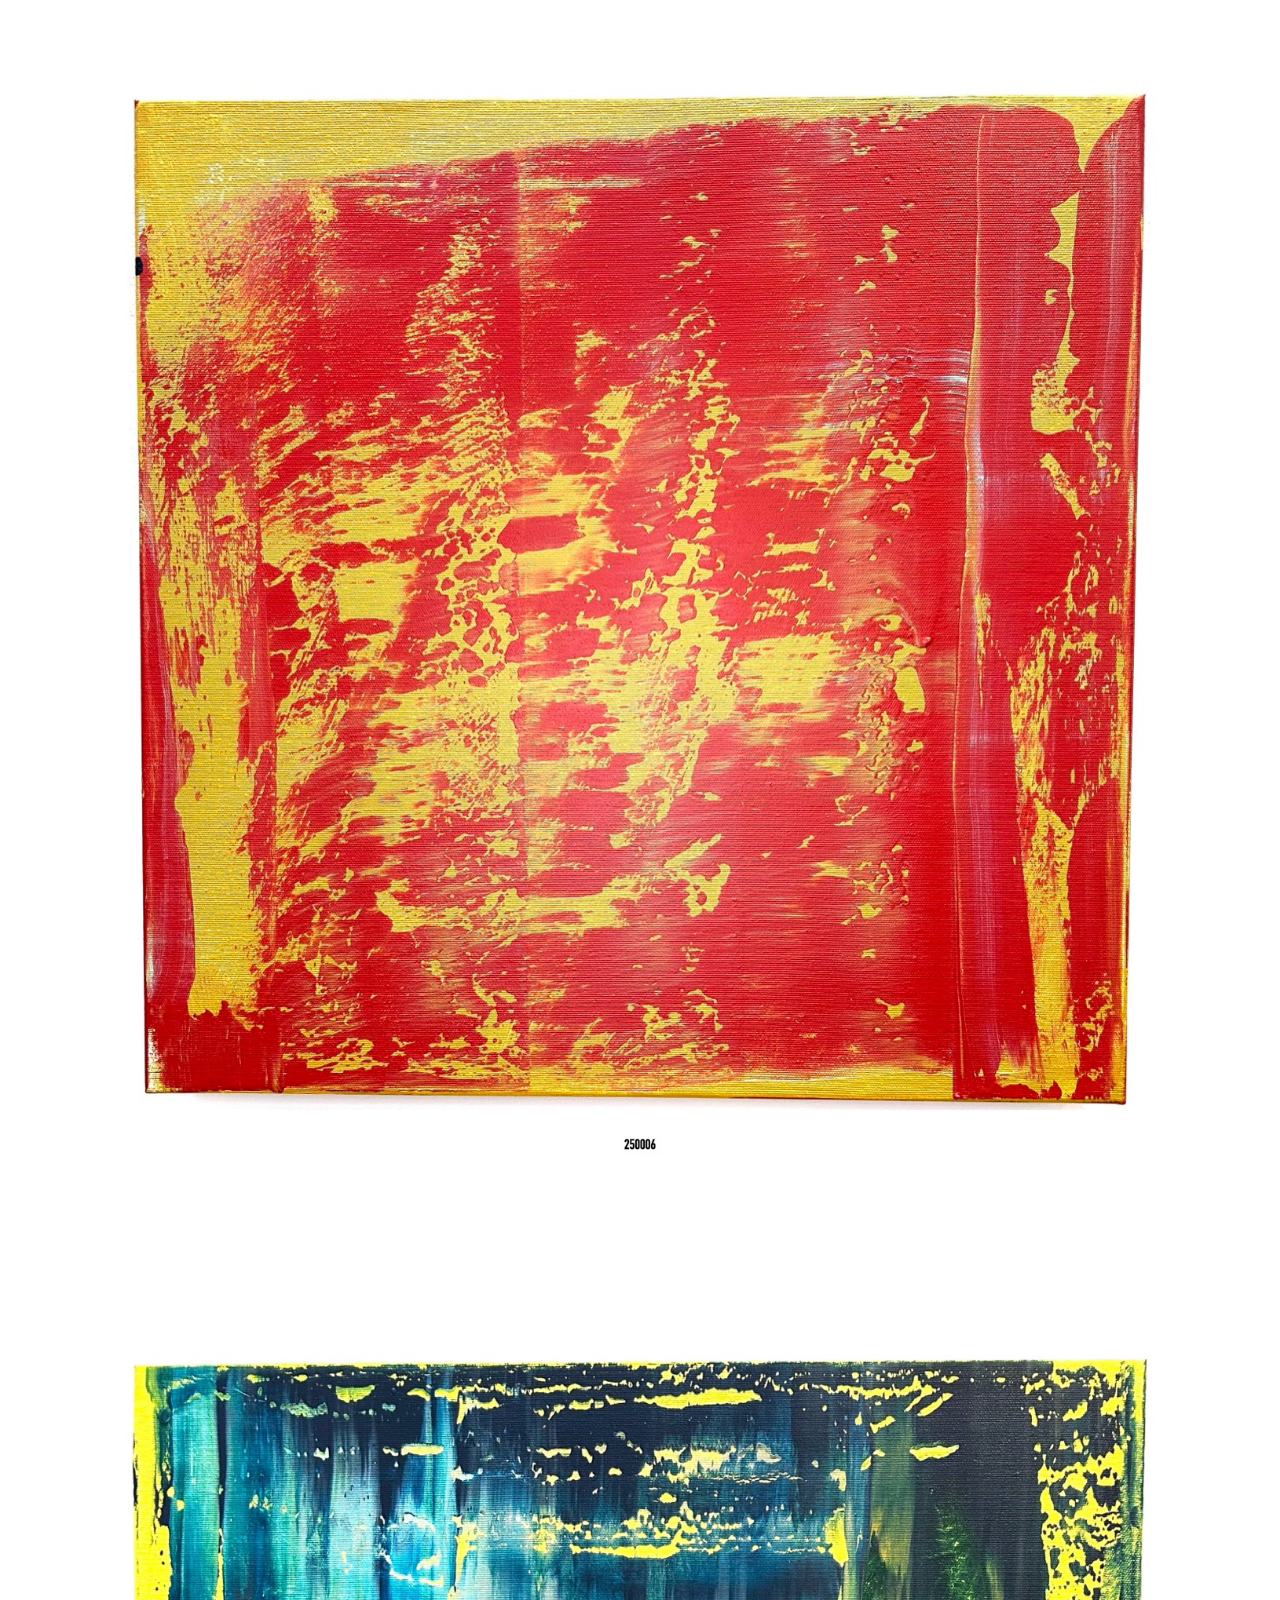
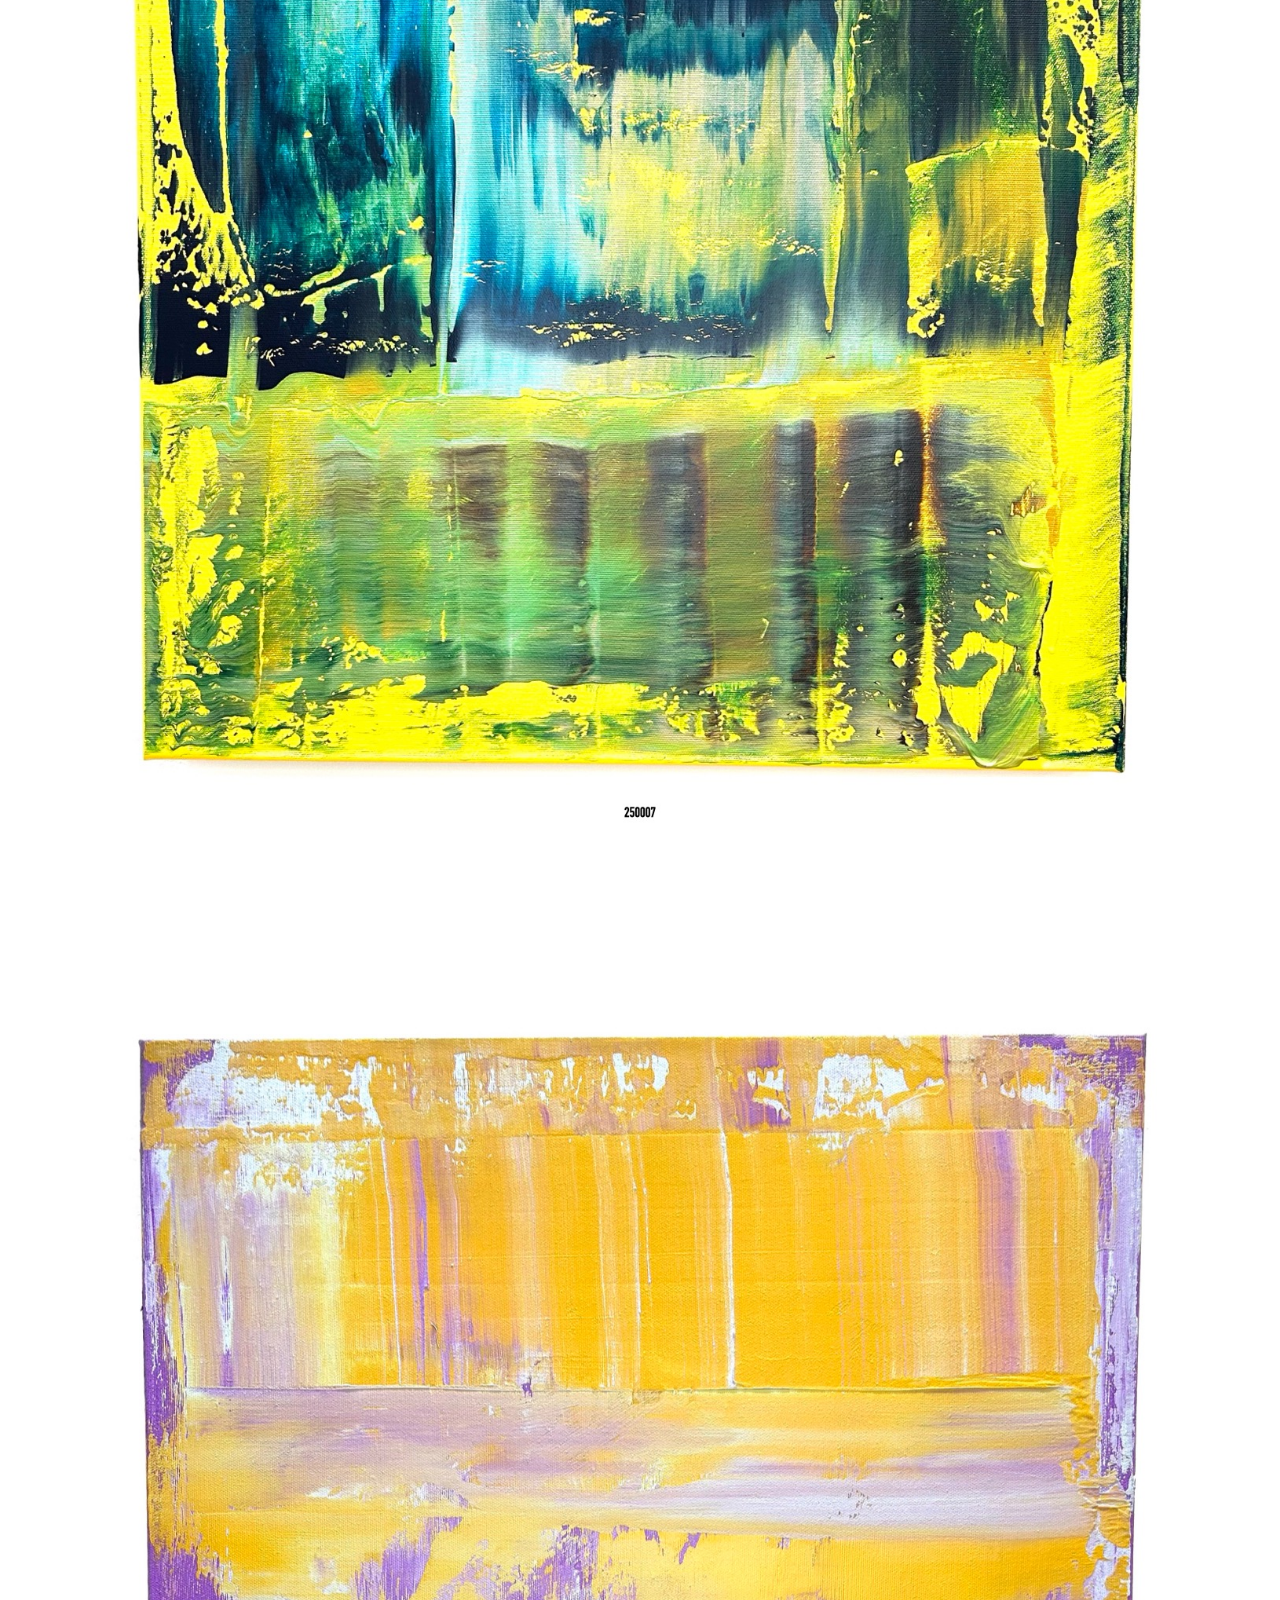
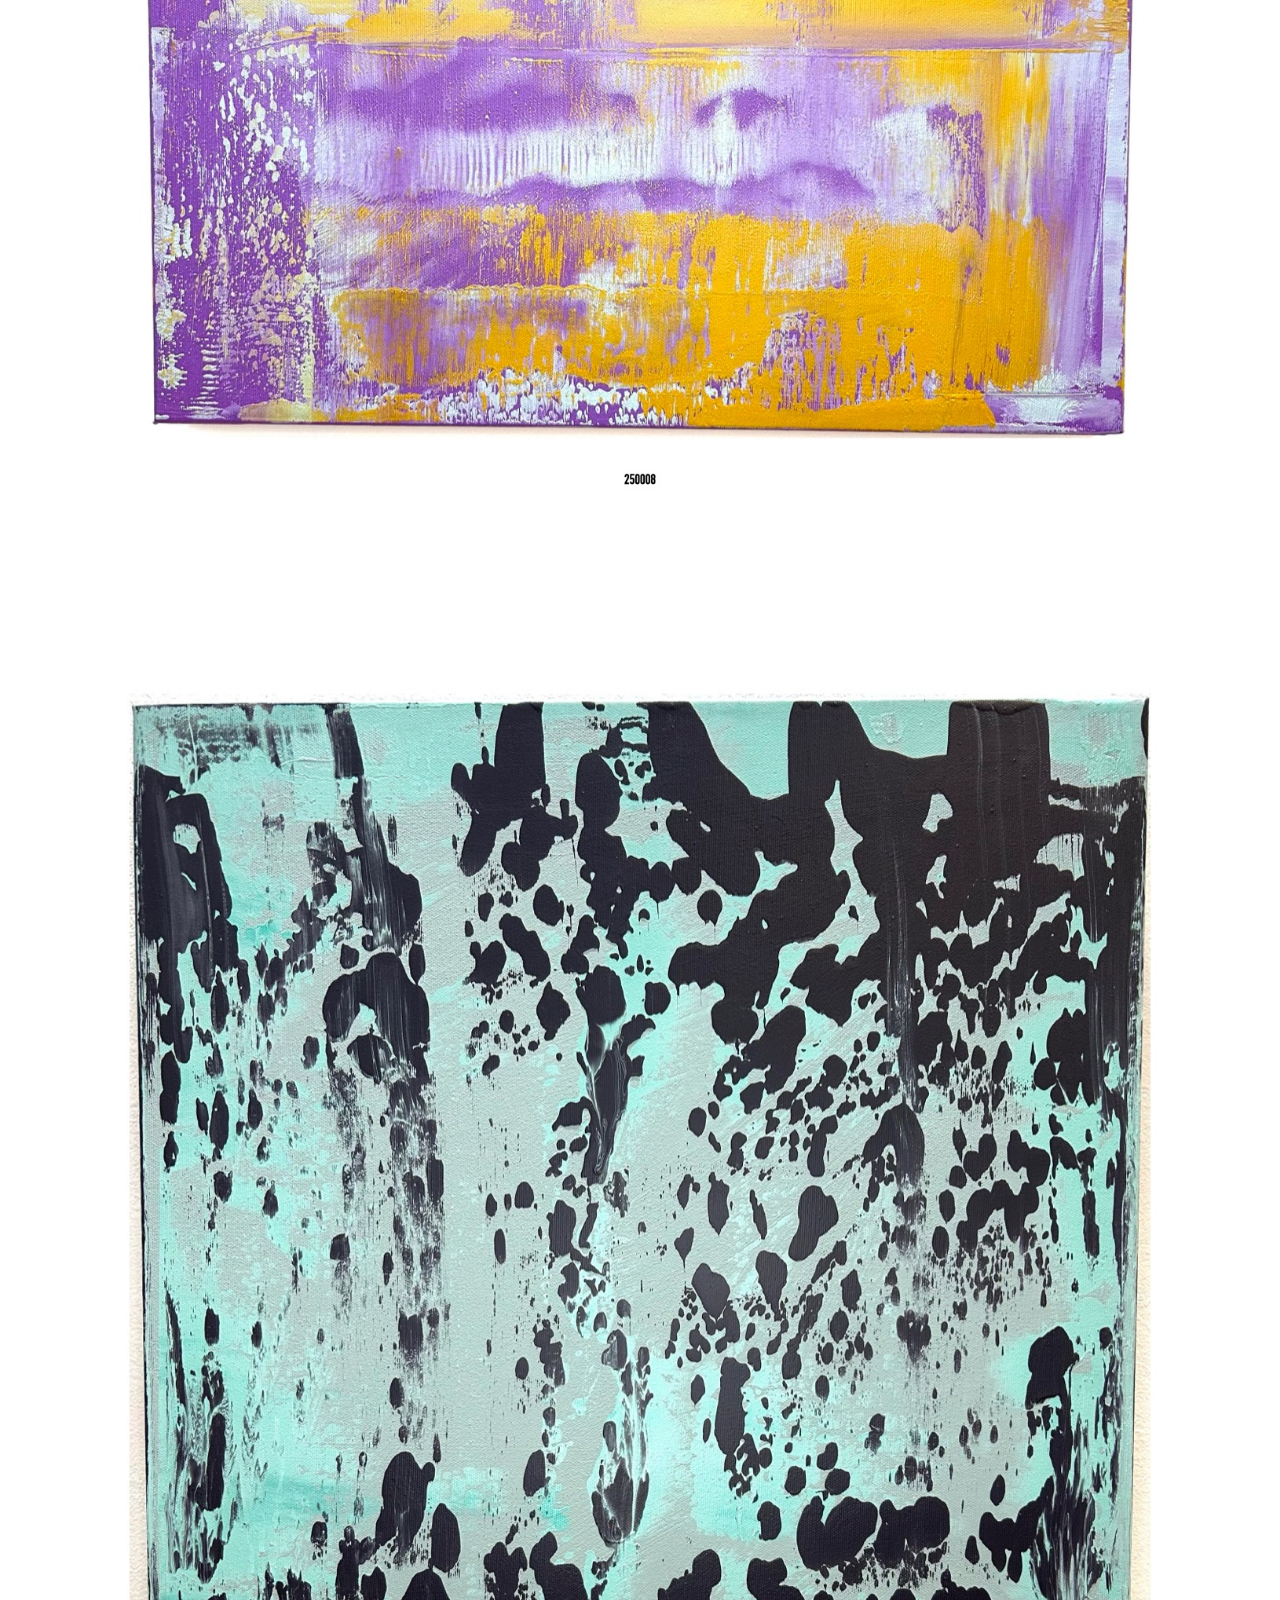
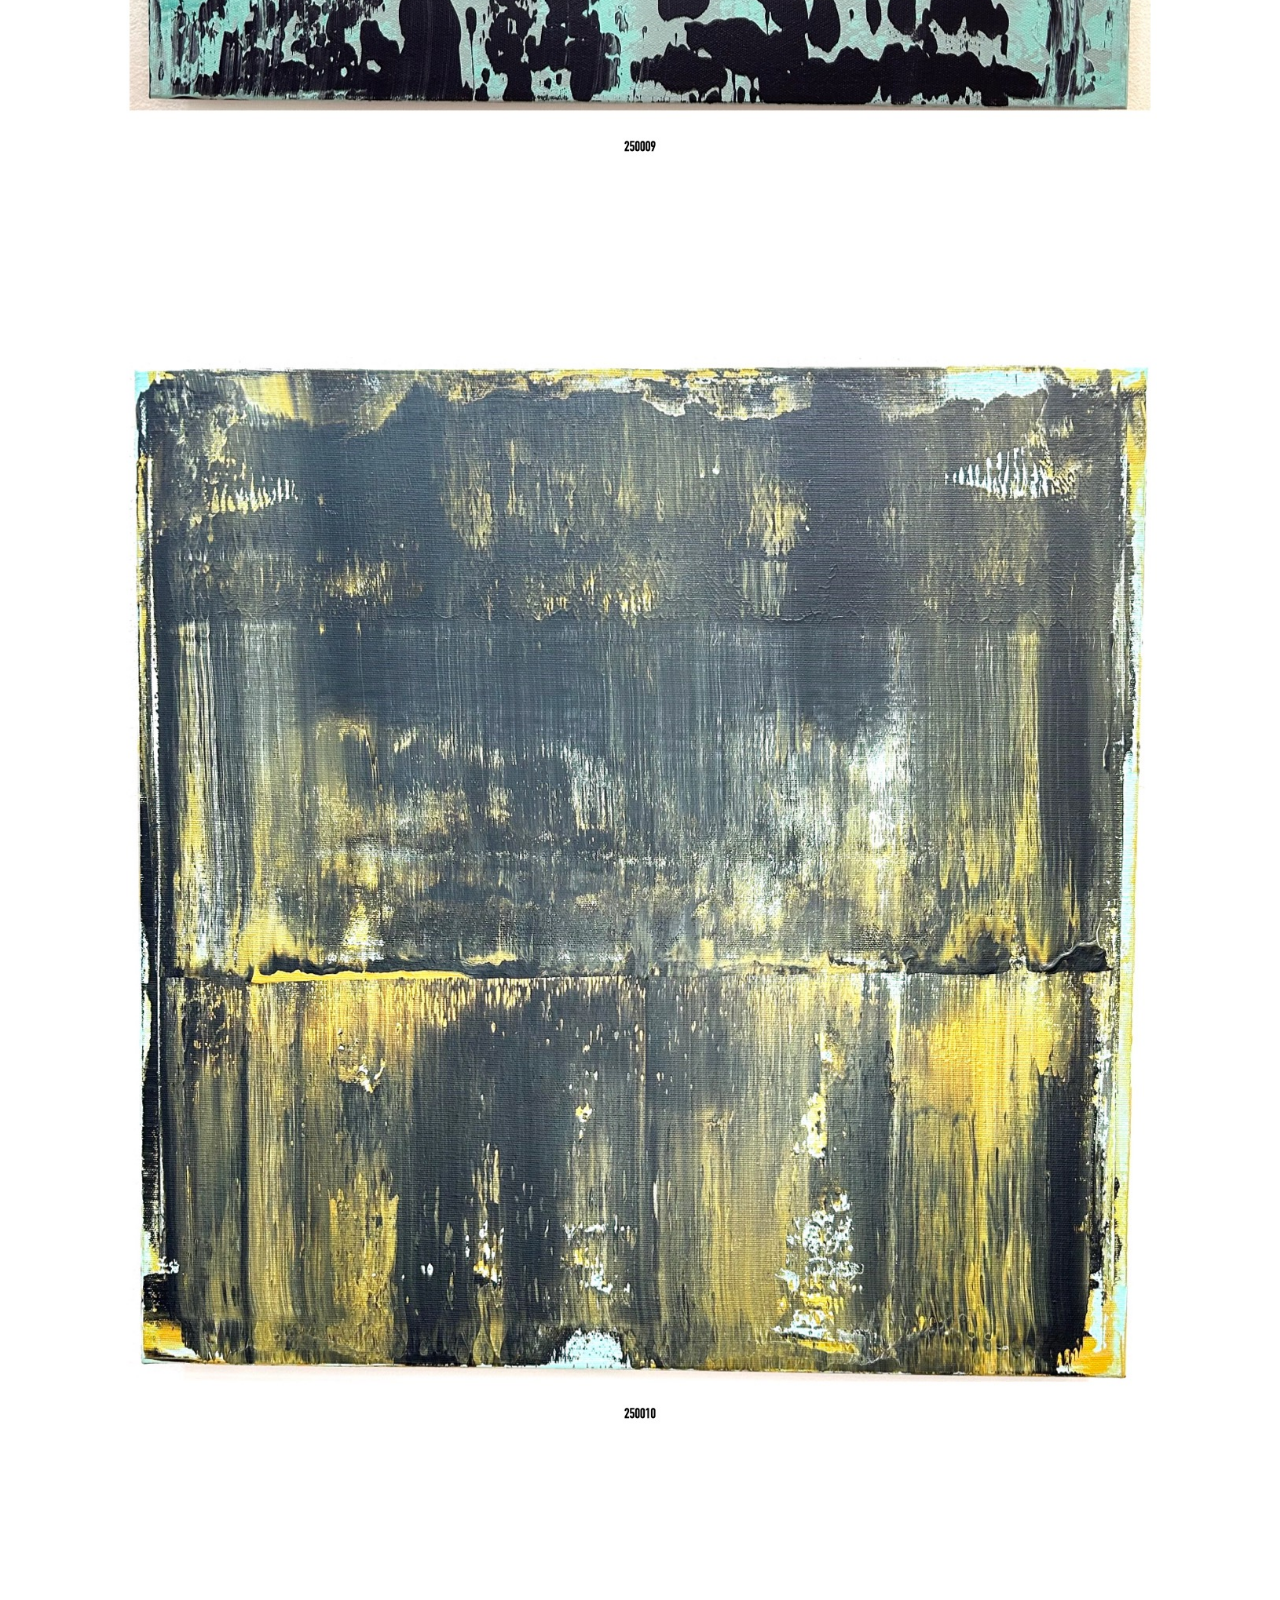
==== commit 4779e65e: "Add files via upload" ====
--- a/index.html
+++ b/index.html
@@ -33,6 +33,8 @@
       <button type="button" data-language="en" class="language-option is-active">EN</button>
       <span aria-hidden="true">|</span>
       <button type="button" data-language="es" class="language-option">ES</button>
+      <span aria-hidden="true">|</span>
+      <button type="button" data-language="it" class="language-option">IT</button>
       <span aria-hidden="true">|</span>
       <button type="button" data-language="uk" class="language-option">UA</button>
     </nav>
